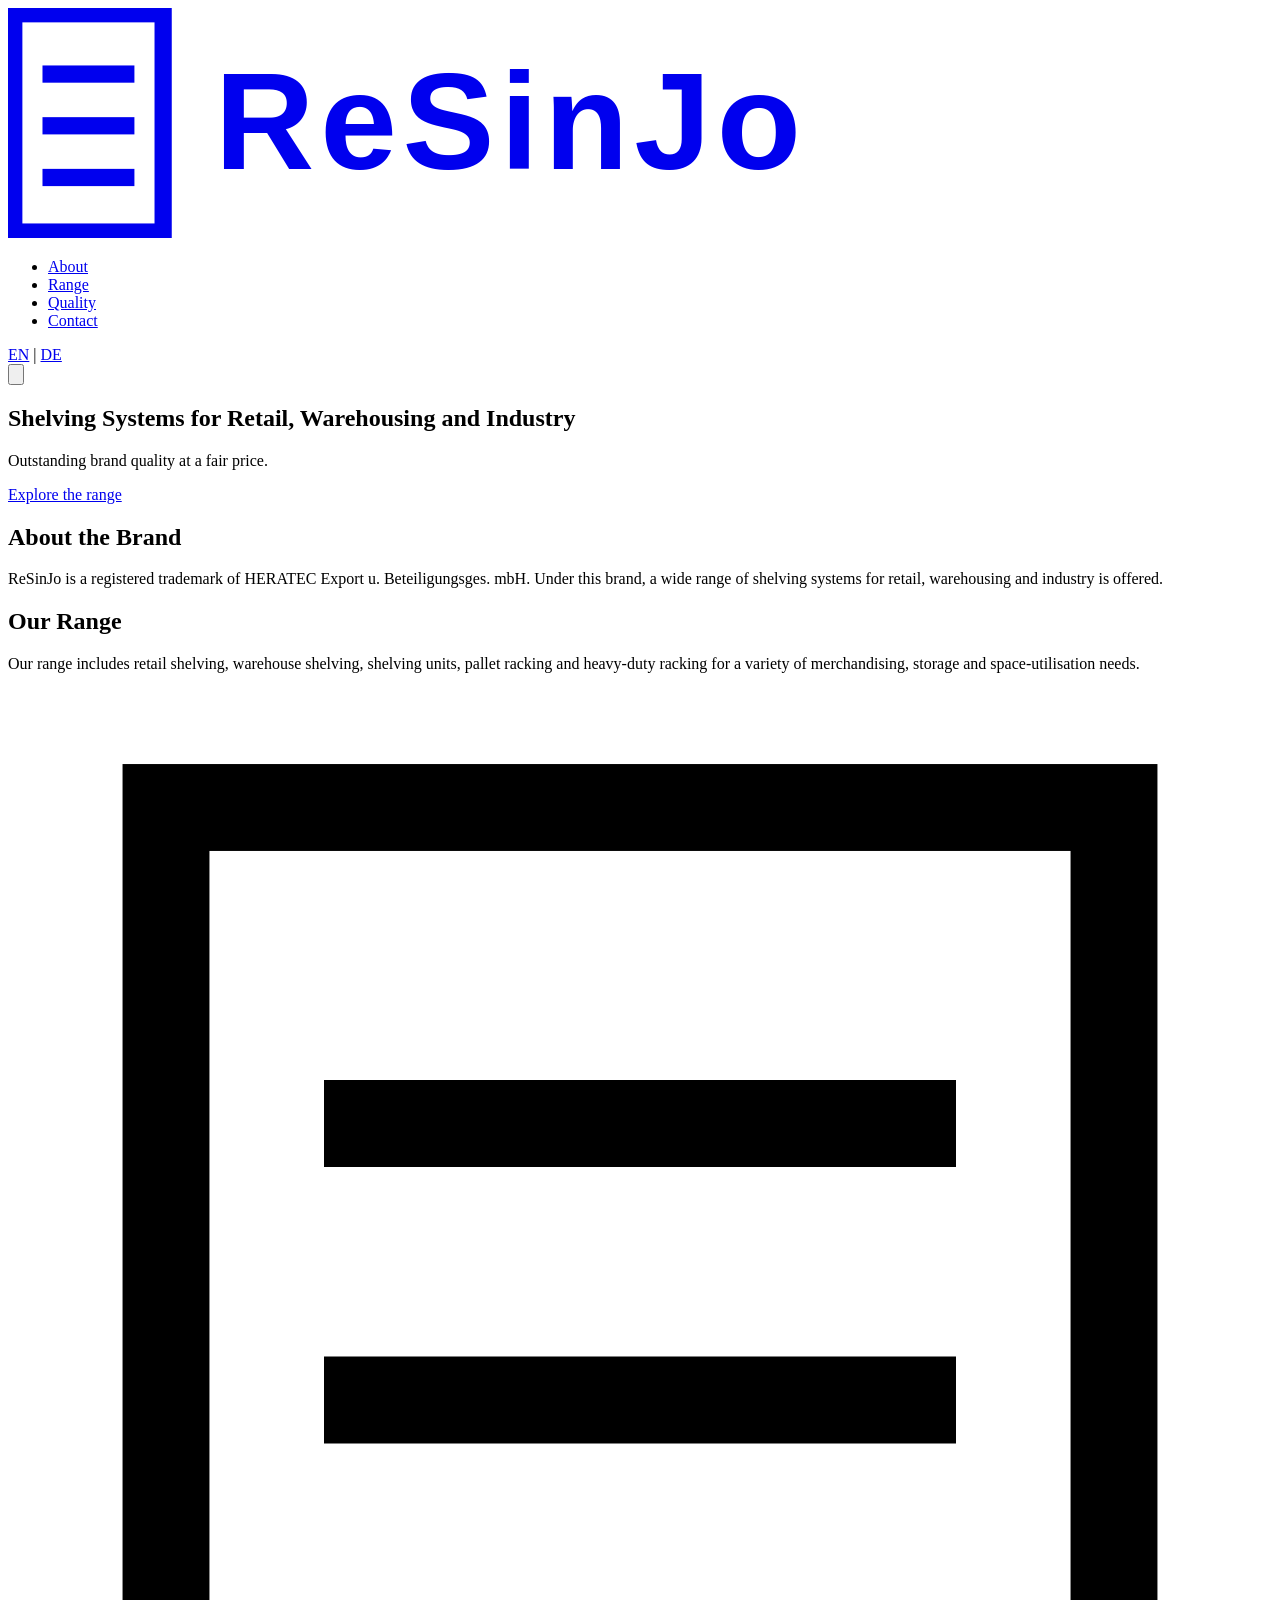
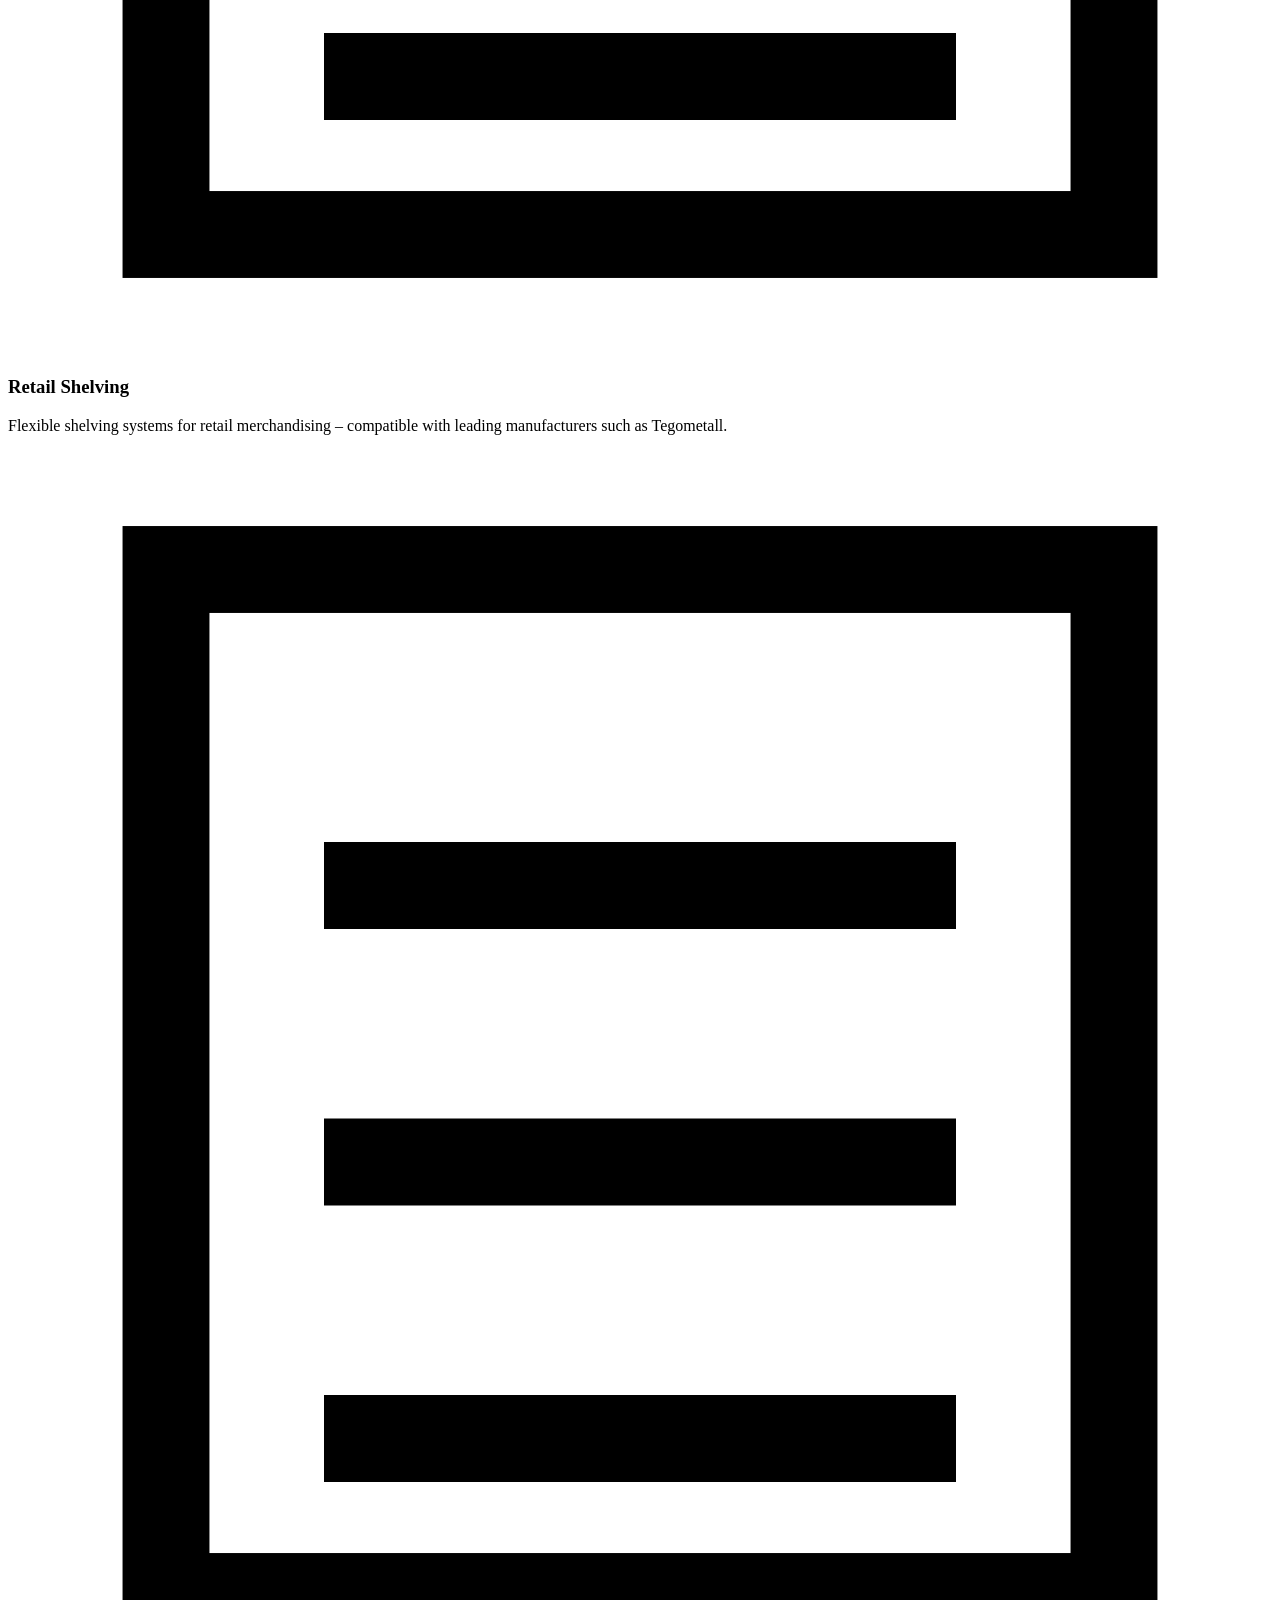
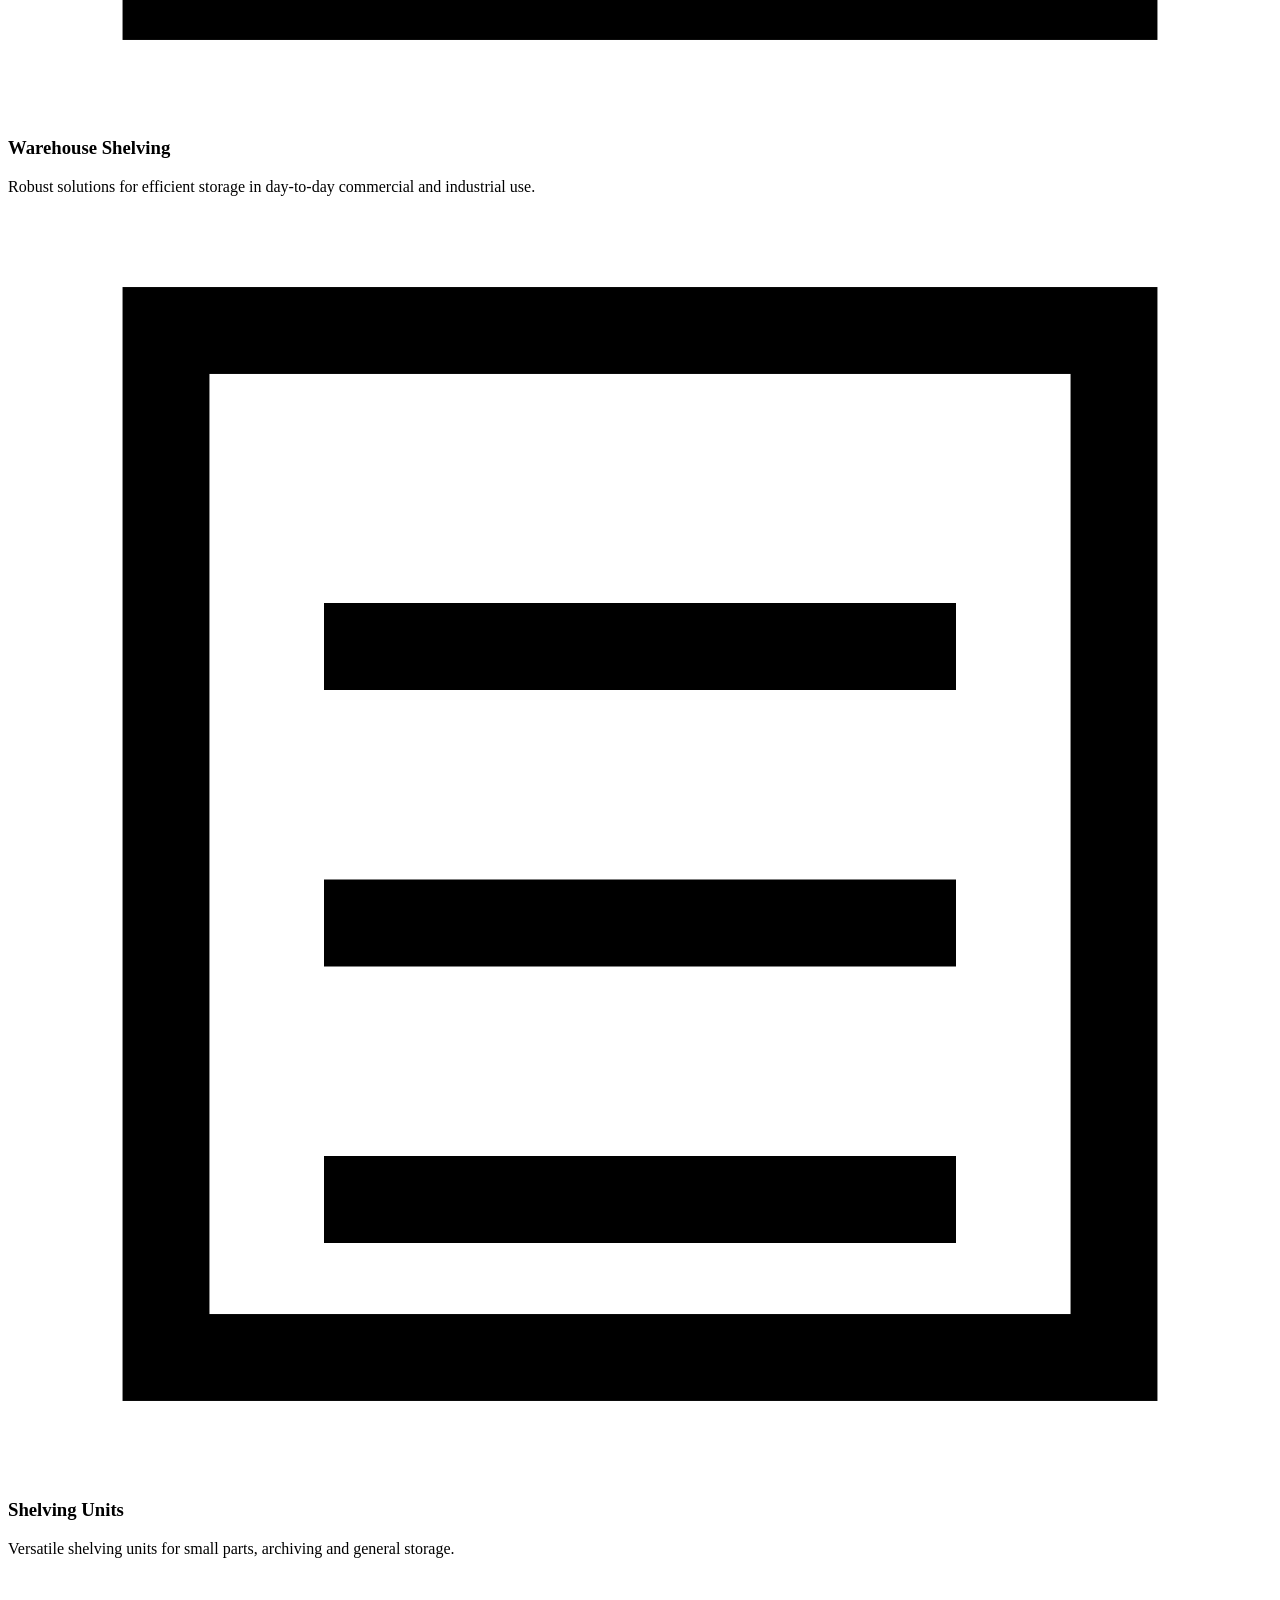
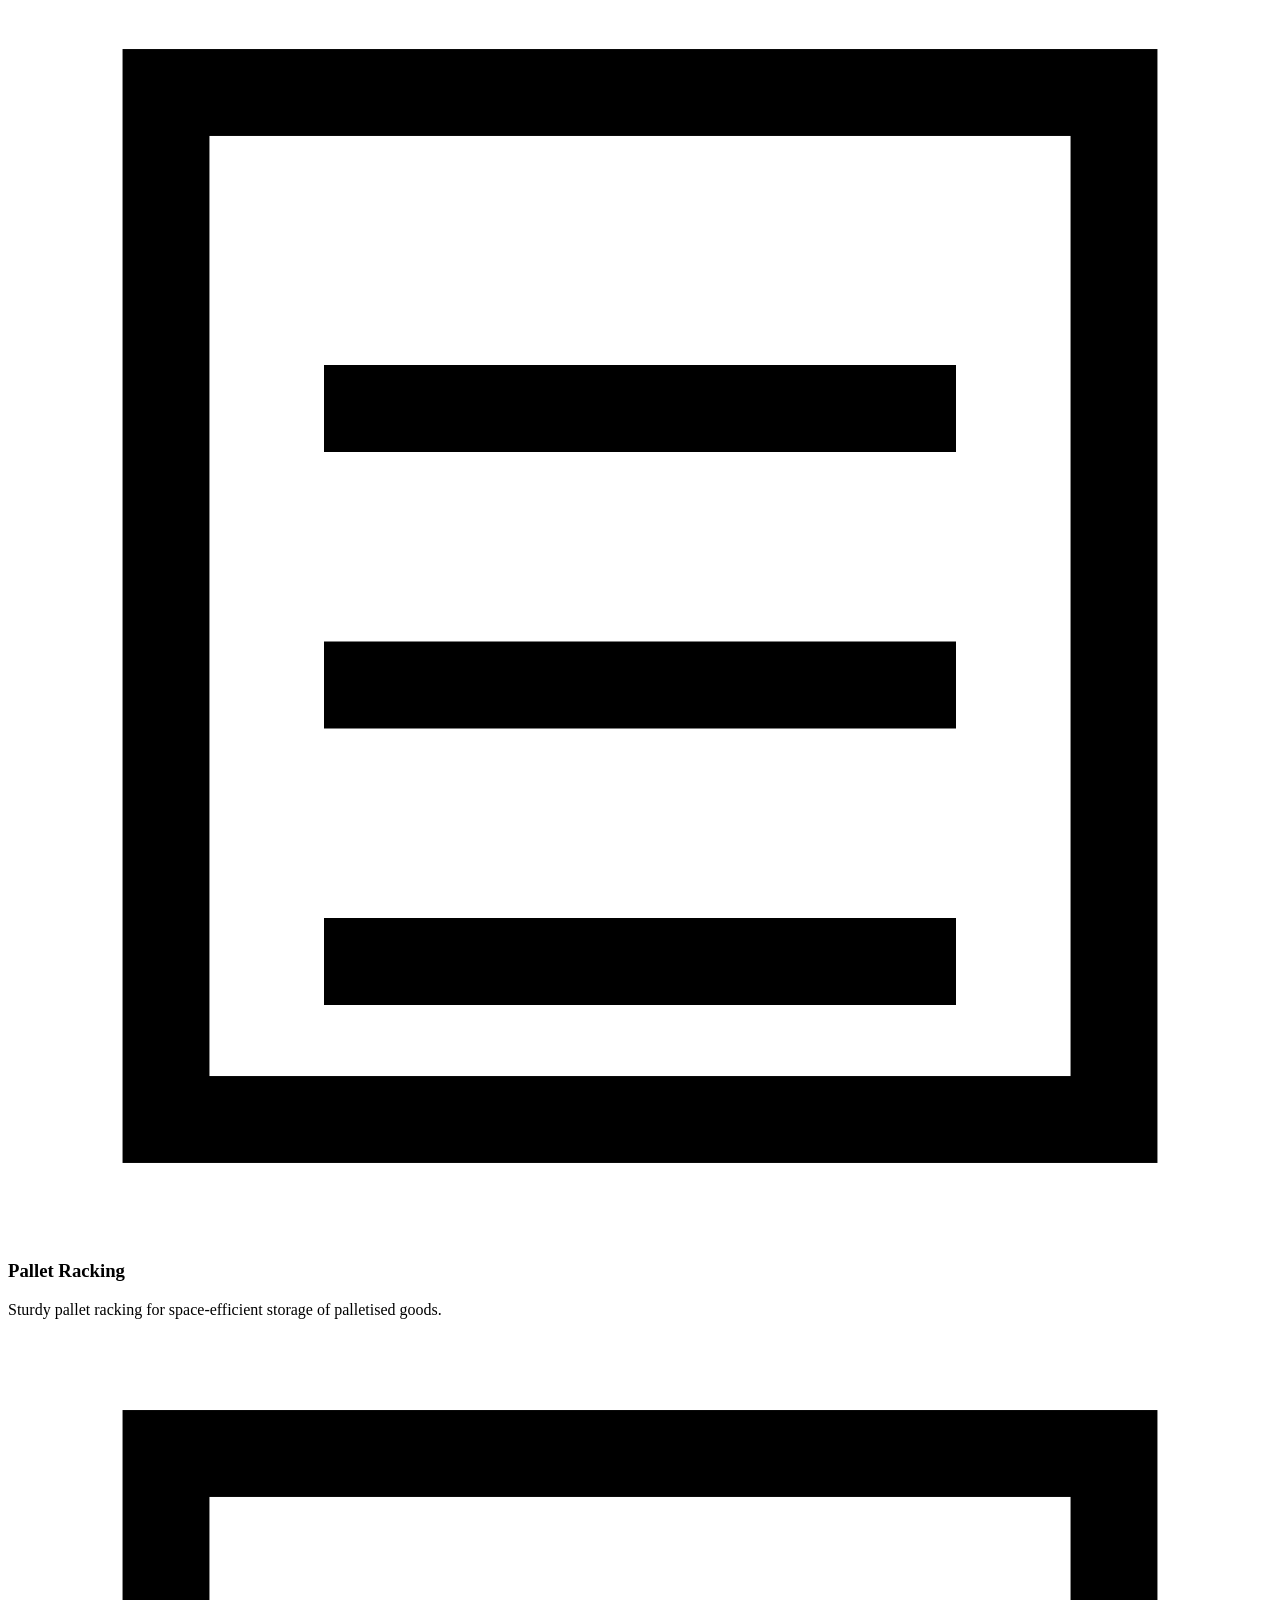
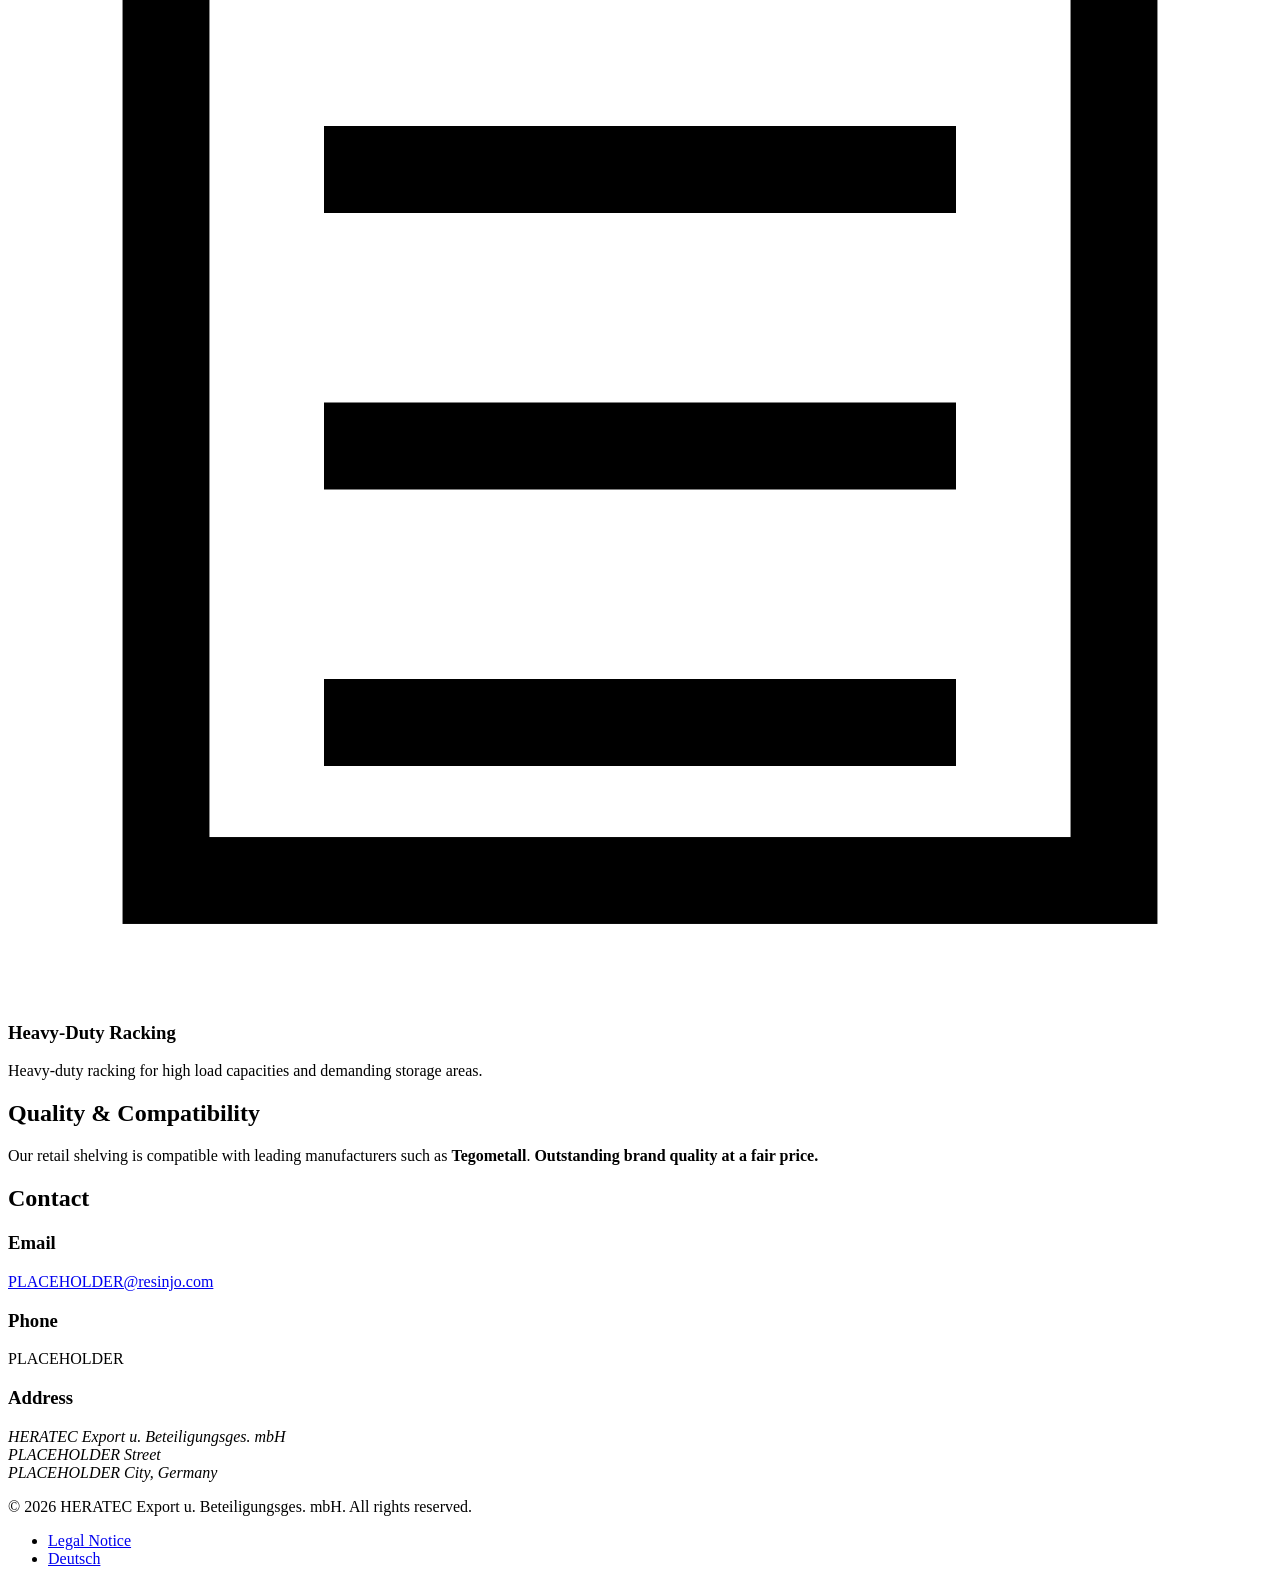
==== index.html @ 759cd7d0 "Add resinjo-com home page markup and SEO head" ====
<!doctype html>
<html lang="en">
<head>
<meta charset="UTF-8">
<meta name="viewport" content="width=device-width, initial-scale=1">
<title>ReSinJo – Shelving Systems for Retail, Warehousing &amp; Industry</title>
<meta name="description" content="ReSinJo shelving systems for retail, warehouse and industrial use: pallet racking, shelving units and heavy-duty racking, compatible with leading brands like Tegometall.">
<link rel="canonical" href="https://www.resinjo.com/">
<link rel="alternate" hreflang="en" href="https://www.resinjo.com/">
<link rel="alternate" hreflang="de" href="https://www.resinjo.de/">
<link rel="alternate" hreflang="x-default" href="https://www.resinjo.com/">
<meta property="og:type" content="website">
<meta property="og:site_name" content="ReSinJo">
<meta property="og:title" content="ReSinJo – Shelving Systems for Retail, Warehousing & Industry">
<meta property="og:description" content="Shelving systems for retail, warehouse and industrial use, compatible with leading brands like Tegometall.">
<meta property="og:url" content="https://www.resinjo.com/">
<meta property="og:locale" content="en_US">
<meta name="theme-color" content="#1f2933">
<link rel="icon" type="image/svg+xml" href="assets/favicon.svg">
<link rel="stylesheet" href="styles.css">
<script type="application/ld+json">
{
  "@context": "https://schema.org",
  "@type": "Organization",
  "name": "ReSinJo",
  "url": "https://www.resinjo.com/",
  "brand": "ReSinJo",
  "parentOrganization": {
    "@type": "Organization",
    "name": "HERATEC Export u. Beteiligungsges. mbH"
  }
}
</script>
</head>
<body>
<header class="site-header">
  <div class="container">
    <a class="logo" href="index.html" aria-label="ReSinJo home">
      <svg viewBox="0 0 220 40" role="img" aria-labelledby="logoTitle">
        <title id="logoTitle">ReSinJo</title>
        <rect x="1" y="1" width="26" height="38" fill="none" stroke="currentColor" stroke-width="3"/>
        <rect x="6" y="10" width="16" height="3" fill="currentColor"/>
        <rect x="6" y="19" width="16" height="3" fill="currentColor"/>
        <rect x="6" y="28" width="16" height="3" fill="currentColor"/>
        <text x="36" y="28" font-family="Arial, Helvetica, sans-serif" font-size="24" font-weight="700" letter-spacing="1" fill="currentColor">ReSinJo</text>
      </svg>
    </a>
    <div class="header-right">
      <nav id="main-nav" class="main-nav" aria-label="Main navigation">
        <ul>
          <li><a href="#about">About</a></li>
          <li><a href="#range">Range</a></li>
          <li><a href="#quality">Quality</a></li>
          <li><a href="#contact">Contact</a></li>
        </ul>
      </nav>
      <div class="lang-switch">
        <a href="index.html" aria-current="true">EN</a>
        <span aria-hidden="true">|</span>
        <a href="https://www.resinjo.de/">DE</a>
      </div>
      <button class="nav-toggle" type="button" aria-controls="main-nav" aria-expanded="false" aria-label="Toggle navigation">
        <svg viewBox="0 0 24 24" fill="none" stroke="currentColor" stroke-width="2" stroke-linecap="round" aria-hidden="true" focusable="false">
          <line x1="3" y1="6" x2="21" y2="6"/>
          <line x1="3" y1="12" x2="21" y2="12"/>
          <line x1="3" y1="18" x2="21" y2="18"/>
        </svg>
      </button>
    </div>
  </div>
</header>

<main>
  <section class="hero">
    <div class="container">
      <h1>Shelving Systems for Retail, Warehousing and Industry</h1>
      <p class="lead">Outstanding brand quality at a fair price.</p>
      <a class="button" href="#range">Explore the range</a>
    </div>
  </section>

  <section id="about" class="section">
    <div class="container">
      <h2 class="section-title">About the Brand</h2>
      <p class="section-lead">ReSinJo is a registered trademark of HERATEC Export u. Beteiligungsges. mbH. Under this brand, a wide range of shelving systems for retail, warehousing and industry is offered.</p>
    </div>
  </section>

  <section id="range" class="section section--alt">
    <div class="container">
      <h2 class="section-title">Our Range</h2>
      <p class="section-lead">Our range includes retail shelving, warehouse shelving, shelving units, pallet racking and heavy-duty racking for a variety of merchandising, storage and space-utilisation needs.</p>
      <div class="product-grid">
        <article class="product-card">
          <svg viewBox="0 0 32 32" fill="none" stroke="currentColor" stroke-width="2.2" aria-hidden="true" focusable="false"><rect x="4" y="3" width="24" height="26"/><line x1="8" y1="11" x2="24" y2="11"/><line x1="8" y1="18" x2="24" y2="18"/><line x1="8" y1="25" x2="24" y2="25"/></svg>
          <h3>Retail Shelving</h3>
          <p>Flexible shelving systems for retail merchandising – compatible with leading manufacturers such as Tegometall.</p>
        </article>
        <article class="product-card">
          <svg viewBox="0 0 32 32" fill="none" stroke="currentColor" stroke-width="2.2" aria-hidden="true" focusable="false"><rect x="4" y="3" width="24" height="26"/><line x1="8" y1="11" x2="24" y2="11"/><line x1="8" y1="18" x2="24" y2="18"/><line x1="8" y1="25" x2="24" y2="25"/></svg>
          <h3>Warehouse Shelving</h3>
          <p>Robust solutions for efficient storage in day-to-day commercial and industrial use.</p>
        </article>
        <article class="product-card">
          <svg viewBox="0 0 32 32" fill="none" stroke="currentColor" stroke-width="2.2" aria-hidden="true" focusable="false"><rect x="4" y="3" width="24" height="26"/><line x1="8" y1="11" x2="24" y2="11"/><line x1="8" y1="18" x2="24" y2="18"/><line x1="8" y1="25" x2="24" y2="25"/></svg>
          <h3>Shelving Units</h3>
          <p>Versatile shelving units for small parts, archiving and general storage.</p>
        </article>
        <article class="product-card">
          <svg viewBox="0 0 32 32" fill="none" stroke="currentColor" stroke-width="2.2" aria-hidden="true" focusable="false"><rect x="4" y="3" width="24" height="26"/><line x1="8" y1="11" x2="24" y2="11"/><line x1="8" y1="18" x2="24" y2="18"/><line x1="8" y1="25" x2="24" y2="25"/></svg>
          <h3>Pallet Racking</h3>
          <p>Sturdy pallet racking for space-efficient storage of palletised goods.</p>
        </article>
        <article class="product-card">
          <svg viewBox="0 0 32 32" fill="none" stroke="currentColor" stroke-width="2.2" aria-hidden="true" focusable="false"><rect x="4" y="3" width="24" height="26"/><line x1="8" y1="11" x2="24" y2="11"/><line x1="8" y1="18" x2="24" y2="18"/><line x1="8" y1="25" x2="24" y2="25"/></svg>
          <h3>Heavy-Duty Racking</h3>
          <p>Heavy-duty racking for high load capacities and demanding storage areas.</p>
        </article>
      </div>
    </div>
  </section>

  <section id="quality" class="section quality">
    <div class="container">
      <h2 class="section-title">Quality &amp; Compatibility</h2>
      <p>Our retail shelving is compatible with leading manufacturers such as <strong>Tegometall</strong>. <strong>Outstanding brand quality at a fair price.</strong></p>
    </div>
  </section>

  <section id="contact" class="section">
    <div class="container">
      <h2 class="section-title">Contact</h2>
      <div class="contact-grid">
        <div class="contact-item">
          <h3>Email</h3>
          <p><a class="placeholder" href="mailto:PLACEHOLDER@resinjo.com">PLACEHOLDER@resinjo.com</a></p>
        </div>
        <div class="contact-item">
          <h3>Phone</h3>
          <p class="placeholder">PLACEHOLDER</p>
        </div>
        <div class="contact-item">
          <h3>Address</h3>
          <address>HERATEC Export u. Beteiligungsges. mbH<br><span class="placeholder">PLACEHOLDER Street</span><br><span class="placeholder">PLACEHOLDER City, Germany</span></address>
        </div>
      </div>
    </div>
  </section>
</main>

<footer class="site-footer">
  <div class="container footer-inner">
    <p>&copy; <span id="year">2026</span> HERATEC Export u. Beteiligungsges. mbH. All rights reserved.</p>
    <ul class="footer-links">
      <li><a href="impressum.html">Legal Notice</a></li>
      <li><a href="https://www.resinjo.de/">Deutsch</a></li>
    </ul>
  </div>
</footer>

<script defer src="script.js"></script>
</body>
</html>
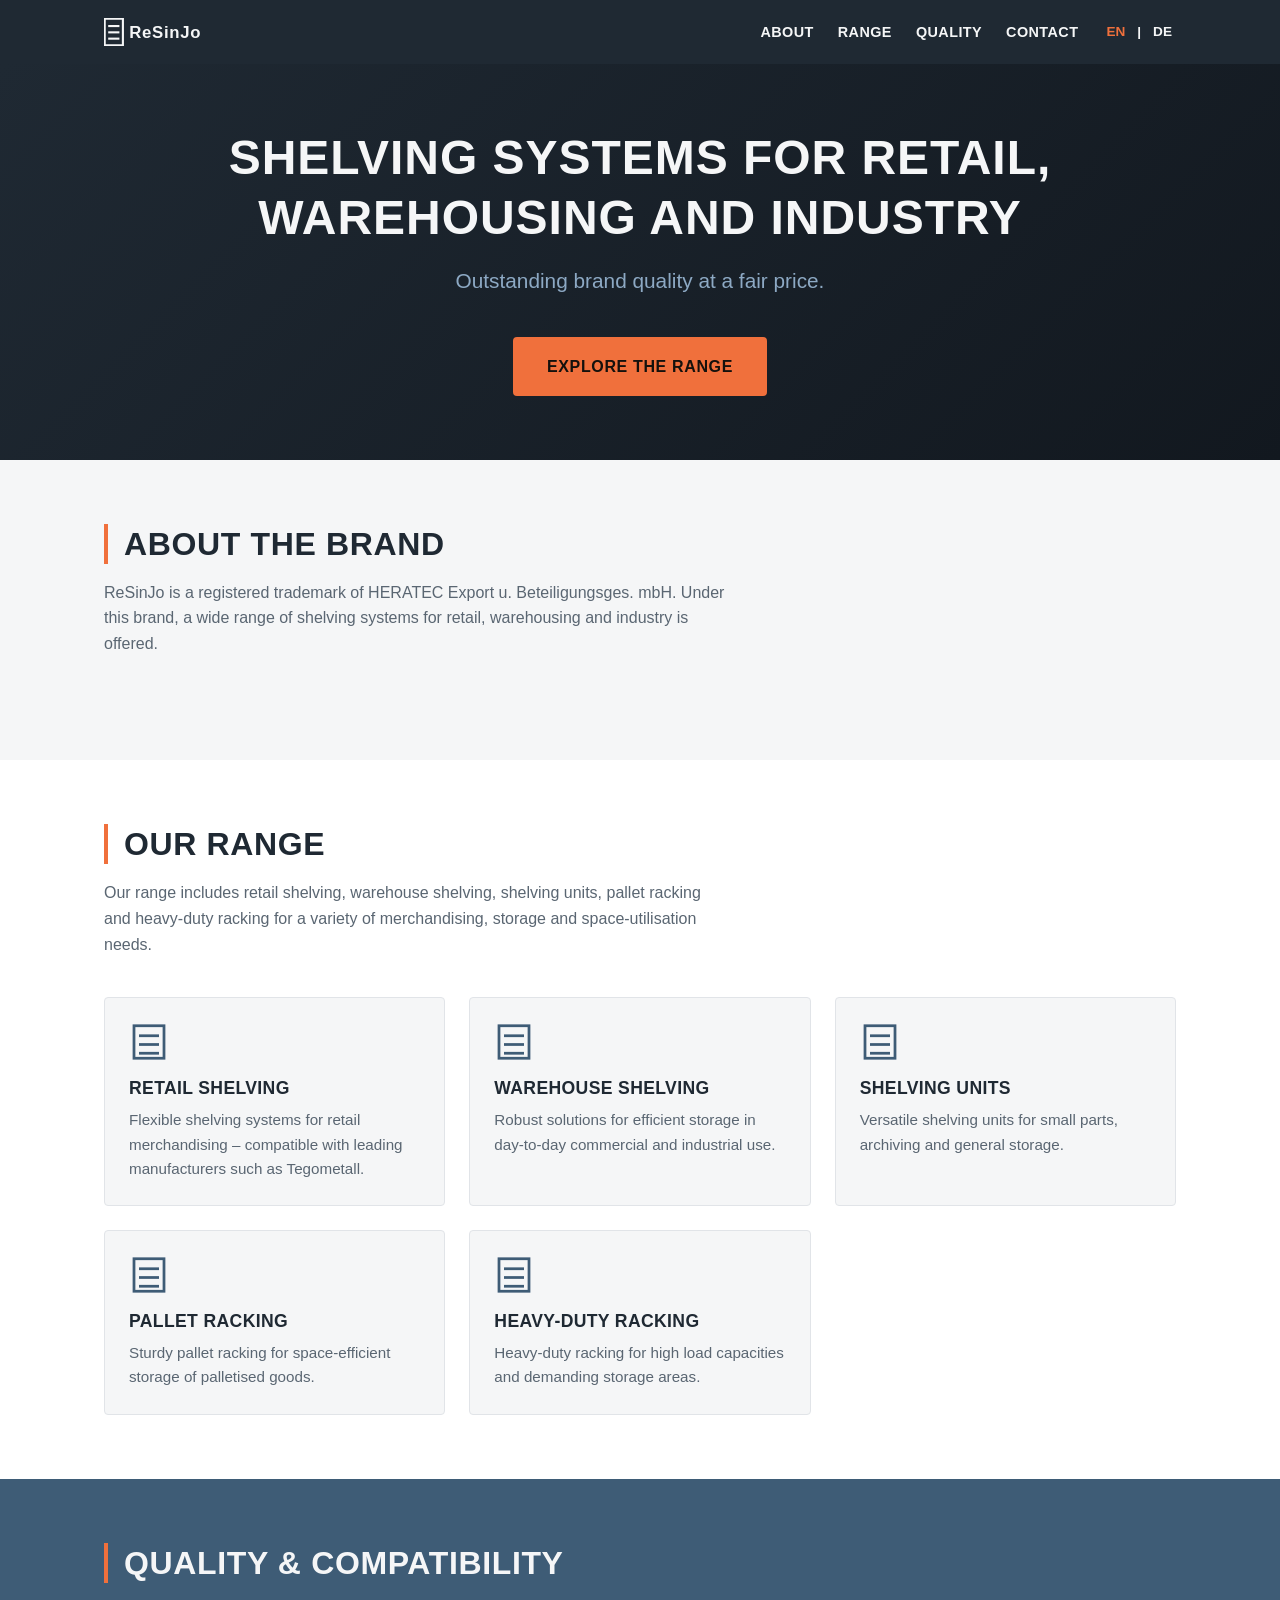
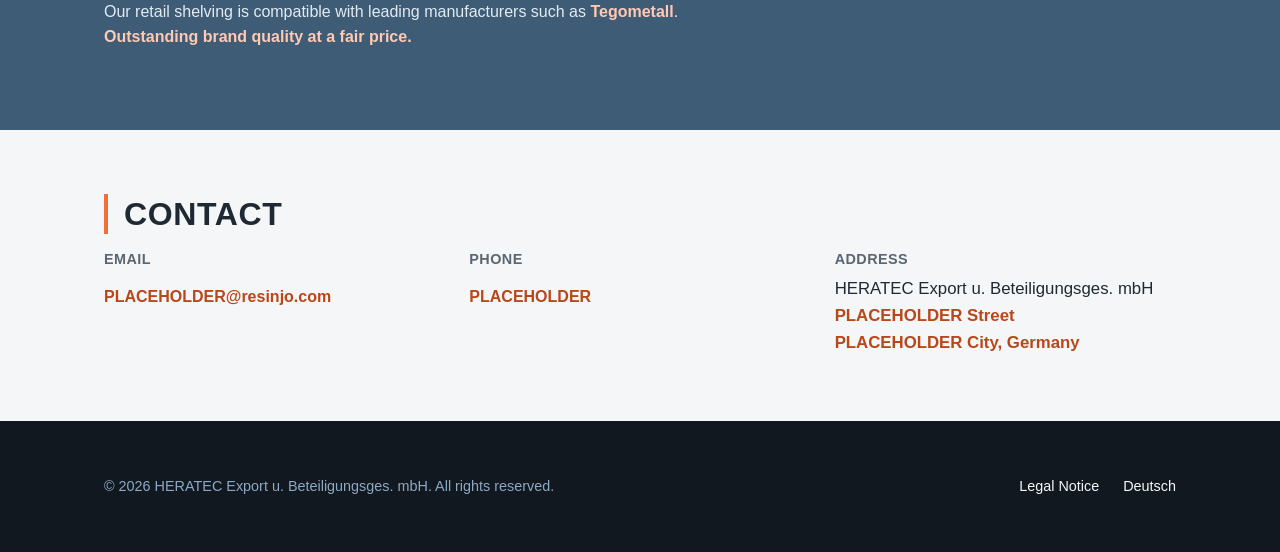
==== commit 9a8b7446: "Fix accessibility contrast, scroll offset, logo-swap docs, and SEO nits from final review Co-Authore" ====
--- a/index.html
+++ b/index.html
@@ -14,7 +14,7 @@
 <meta property="og:title" content="ReSinJo – Shelving Systems for Retail, Warehousing & Industry">
 <meta property="og:description" content="Shelving systems for retail, warehouse and industrial use, compatible with leading brands like Tegometall.">
 <meta property="og:url" content="https://www.resinjo.com/">
-<meta property="og:locale" content="en_US">
+<meta property="og:locale" content="en_GB">
 <meta name="theme-color" content="#1f2933">
 <link rel="icon" type="image/svg+xml" href="assets/favicon.svg">
 <link rel="stylesheet" href="styles.css">
@@ -35,6 +35,7 @@
 <body>
 <header class="site-header">
   <div class="container">
+    <!-- PLACEHOLDER: swap this inline wordmark for the final logo -->
     <a class="logo" href="index.html" aria-label="ReSinJo home">
       <svg viewBox="0 0 220 40" role="img" aria-labelledby="logoTitle">
         <title id="logoTitle">ReSinJo</title>
--- a/styles.css
+++ b/styles.css
@@ -0,0 +1,190 @@
+:root {
+  --color-bg: #f5f6f7;
+  --color-surface: #ffffff;
+  --color-graphite: #1f2933;
+  --color-graphite-dark: #12181f;
+  --color-steel: #3e5c76;
+  --color-steel-light: #8da9c4;
+  --color-accent: #f0703c;
+  --color-accent-ink: #b8471a;
+  --color-accent-tint: #ffc9b3;
+  --color-text: #1f2933;
+  --color-text-muted: #5a6672;
+  --color-text-on-dark: #f5f6f7;
+  --color-border: #e1e4e8;
+  --font-sans: -apple-system, BlinkMacSystemFont, "Segoe UI", Roboto, "Helvetica Neue", Arial, sans-serif;
+  --max-width: 1120px;
+  --space-1: 0.5rem;
+  --space-2: 1rem;
+  --space-3: 1.5rem;
+  --space-4: 2.5rem;
+  --space-5: 4rem;
+  --radius: 4px;
+}
+
+*, *::before, *::after { box-sizing: border-box; }
+html { scroll-behavior: smooth; scroll-padding-top: 5rem; }
+
+@media (prefers-reduced-motion: reduce) {
+  html { scroll-behavior: auto; }
+}
+body {
+  margin: 0;
+  font-family: var(--font-sans);
+  color: var(--color-text);
+  background: var(--color-bg);
+  line-height: 1.6;
+  -webkit-font-smoothing: antialiased;
+}
+svg { max-width: 100%; display: block; }
+a { color: var(--color-steel); text-decoration: none; }
+a:hover { color: var(--color-accent); }
+a:focus-visible, button:focus-visible {
+  outline: 3px solid var(--color-accent);
+  outline-offset: 2px;
+}
+h1, h2, h3 { line-height: 1.25; }
+.placeholder { color: var(--color-accent-ink); font-weight: 700; }
+
+.container {
+  max-width: var(--max-width);
+  margin-inline: auto;
+  padding-inline: var(--space-3);
+}
+
+/* Header */
+.site-header {
+  position: sticky;
+  top: 0;
+  z-index: 50;
+  background: var(--color-graphite);
+  color: var(--color-text-on-dark);
+}
+.site-header .container {
+  position: relative;
+  display: flex;
+  align-items: center;
+  justify-content: space-between;
+  min-height: 64px;
+}
+.logo { display: flex; align-items: center; gap: var(--space-1); color: var(--color-text-on-dark); font-weight: 700; }
+.logo:hover, .logo:focus-visible { color: var(--color-accent); }
+.logo svg { height: 28px; width: auto; }
+
+.header-right { display: flex; align-items: center; gap: var(--space-3); }
+
+.main-nav {
+  display: none;
+  position: absolute;
+  inset-inline: 0;
+  top: 100%;
+  background: var(--color-graphite);
+  padding: var(--space-2) var(--space-3) var(--space-3);
+}
+.main-nav.is-open { display: block; }
+.main-nav ul { list-style: none; margin: 0; padding: 0; display: flex; flex-direction: column; gap: var(--space-2); }
+.main-nav a { color: var(--color-text-on-dark); font-weight: 600; font-size: 0.9rem; letter-spacing: 0.03em; text-transform: uppercase; }
+
+.lang-switch { display: flex; gap: var(--space-1); align-items: center; font-size: 0.85rem; font-weight: 700; }
+.lang-switch a { color: var(--color-text-on-dark); padding: 0.25rem; }
+.lang-switch a[aria-current="true"] { color: var(--color-accent); }
+
+.nav-toggle {
+  display: inline-flex;
+  background: none;
+  border: 2px solid currentColor;
+  color: var(--color-text-on-dark);
+  border-radius: var(--radius);
+  padding: 0.4rem 0.6rem;
+  cursor: pointer;
+}
+.nav-toggle svg { width: 20px; height: 20px; }
+
+@media (min-width: 800px) {
+  .main-nav { display: block; position: static; background: none; padding: 0; }
+  .main-nav ul { flex-direction: row; gap: var(--space-3); }
+  .nav-toggle { display: none; }
+}
+
+/* Hero */
+.hero {
+  background: linear-gradient(135deg, var(--color-graphite) 0%, var(--color-graphite-dark) 100%);
+  color: var(--color-text-on-dark);
+  padding: var(--space-5) 0;
+  text-align: center;
+}
+.hero h1 {
+  font-size: clamp(1.9rem, 5vw, 3rem);
+  margin: 0 0 var(--space-2);
+  text-transform: uppercase;
+  letter-spacing: 0.02em;
+}
+.hero .lead {
+  font-size: clamp(1.05rem, 2.4vw, 1.3rem);
+  color: var(--color-steel-light);
+  max-width: 40ch;
+  margin: 0 auto var(--space-4);
+}
+.button {
+  display: inline-block;
+  background: var(--color-accent);
+  color: #14110d;
+  font-weight: 700;
+  text-transform: uppercase;
+  letter-spacing: 0.04em;
+  padding: 0.9rem 2rem;
+  border-radius: var(--radius);
+  border: 2px solid var(--color-accent);
+}
+.button:hover, .button:focus-visible { background: transparent; color: var(--color-accent); }
+
+/* Sections */
+.section { padding: var(--space-5) 0; }
+.section--alt { background: var(--color-surface); }
+.section-title {
+  font-size: clamp(1.5rem, 3.5vw, 2rem);
+  text-transform: uppercase;
+  letter-spacing: 0.02em;
+  margin: 0 0 var(--space-2);
+  border-left: 4px solid var(--color-accent);
+  padding-left: var(--space-2);
+}
+.section-lead { color: var(--color-text-muted); max-width: 70ch; margin: 0 0 var(--space-4); }
+
+/* Product grid */
+.product-grid { display: grid; grid-template-columns: 1fr; gap: var(--space-3); }
+@media (min-width: 640px) { .product-grid { grid-template-columns: repeat(2, 1fr); } }
+@media (min-width: 960px) { .product-grid { grid-template-columns: repeat(3, 1fr); } }
+.product-card {
+  background: var(--color-bg);
+  border: 1px solid var(--color-border);
+  border-radius: var(--radius);
+  padding: var(--space-3);
+}
+.product-card svg { width: 40px; height: 40px; color: var(--color-steel); margin-bottom: var(--space-2); }
+.product-card h3 { margin: 0 0 var(--space-1); font-size: 1.1rem; text-transform: uppercase; letter-spacing: 0.02em; }
+.product-card p { margin: 0; color: var(--color-text-muted); font-size: 0.95rem; }
+
+/* Quality band */
+.quality { background: var(--color-steel); color: var(--color-text-on-dark); }
+.quality .section-title { border-left-color: var(--color-accent); color: var(--color-text-on-dark); }
+.quality p { color: #e3ebf1; max-width: 70ch; }
+.quality strong { color: var(--color-accent-tint); }
+
+/* Contact */
+.contact-grid { display: grid; gap: var(--space-3); }
+@media (min-width: 640px) { .contact-grid { grid-template-columns: repeat(3, 1fr); } }
+.contact-item h3 { margin: 0 0 var(--space-1); font-size: 0.9rem; text-transform: uppercase; letter-spacing: 0.03em; color: var(--color-text-muted); }
+.contact-item address { font-style: normal; font-size: 1.05rem; }
+
+/* Footer */
+.site-footer { background: var(--color-graphite-dark); color: var(--color-steel-light); padding: var(--space-4) 0; font-size: 0.9rem; }
+.footer-inner { display: flex; flex-wrap: wrap; gap: var(--space-2); justify-content: space-between; align-items: center; }
+.site-footer a { color: var(--color-text-on-dark); }
+.footer-links { list-style: none; display: flex; gap: var(--space-3); margin: 0; padding: 0; }
+
+/* Legal / Impressum page */
+.legal { padding: var(--space-5) 0; max-width: 70ch; margin-inline: auto; }
+.legal h1 { text-transform: uppercase; border-left: 4px solid var(--color-accent); padding-left: var(--space-2); }
+.legal h2 { margin-top: var(--space-4); font-size: 1.1rem; text-transform: uppercase; letter-spacing: 0.02em; }
+.legal a:hover { color: var(--color-accent-ink); }
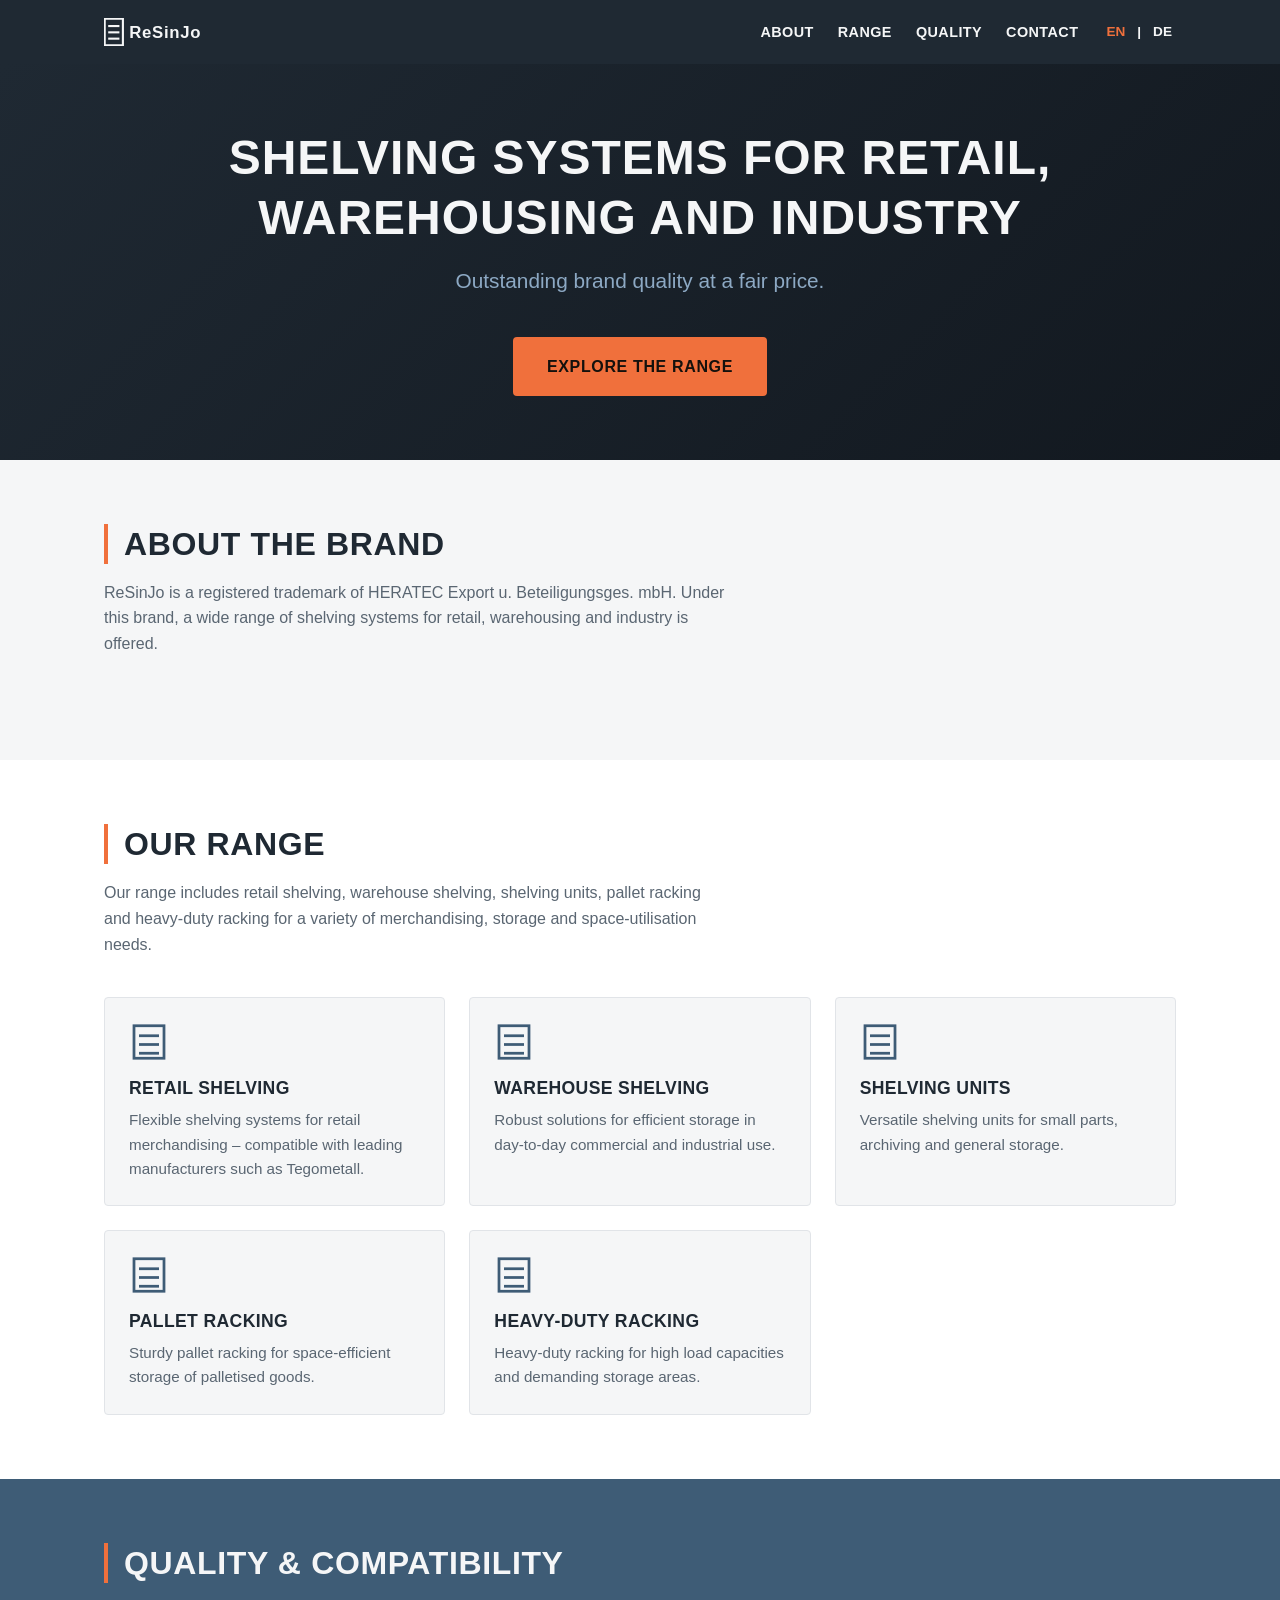
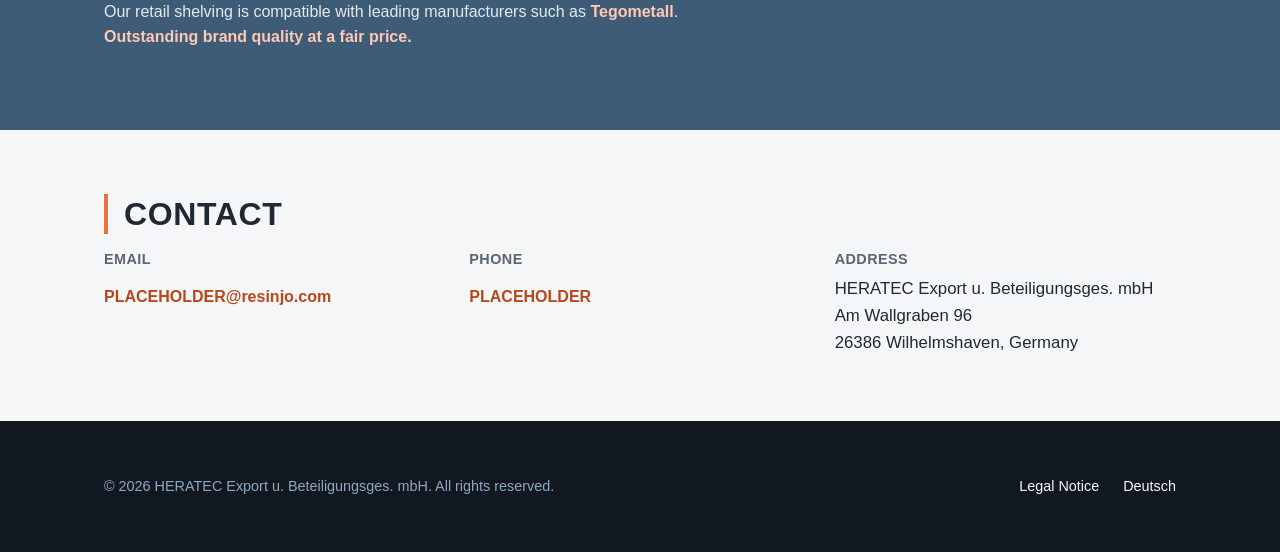
==== commit 2aa8515d: "Fill in confirmed company address and register entry Am Wallgraben 96, 26386 Wilhelmshaven; Amtsgeri" ====
--- a/index.html
+++ b/index.html
@@ -142,7 +142,7 @@
         </div>
         <div class="contact-item">
           <h3>Address</h3>
-          <address>HERATEC Export u. Beteiligungsges. mbH<br><span class="placeholder">PLACEHOLDER Street</span><br><span class="placeholder">PLACEHOLDER City, Germany</span></address>
+          <address>HERATEC Export u. Beteiligungsges. mbH<br>Am Wallgraben 96<br>26386 Wilhelmshaven, Germany</address>
         </div>
       </div>
     </div>
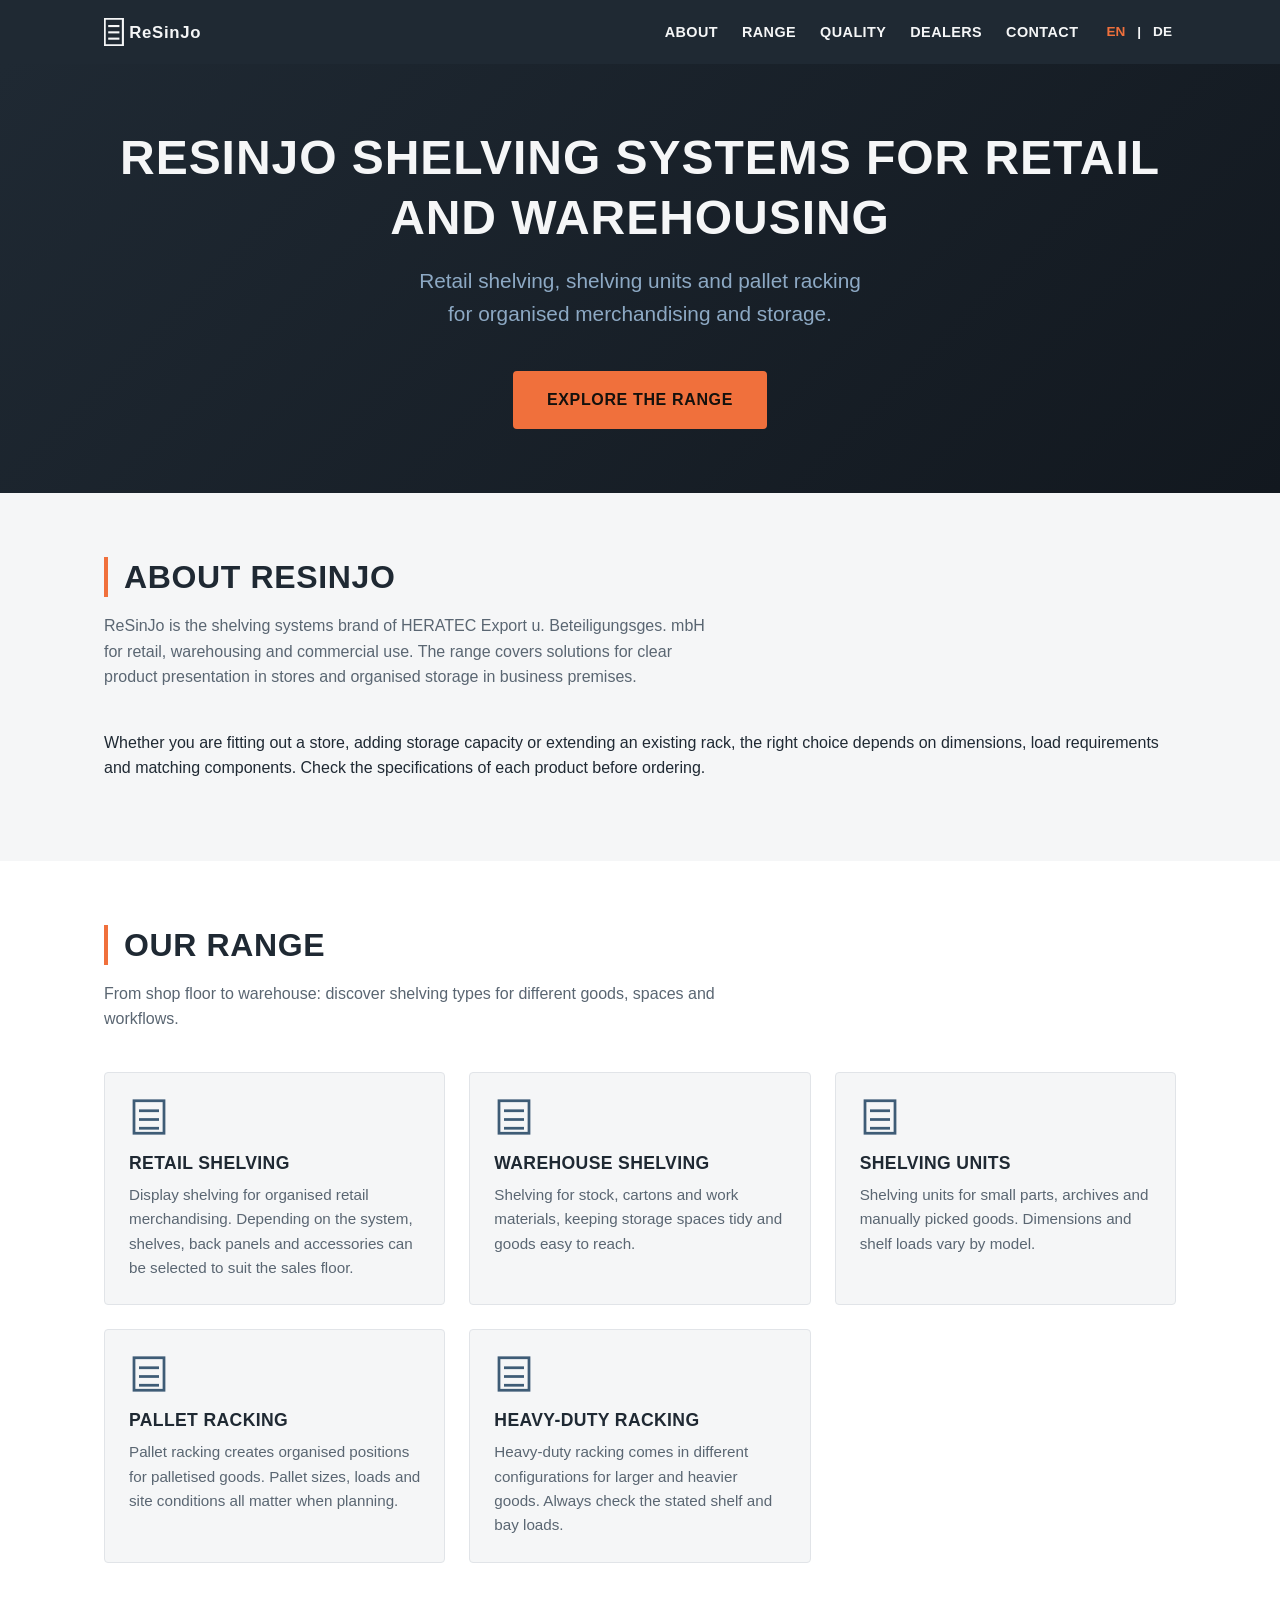
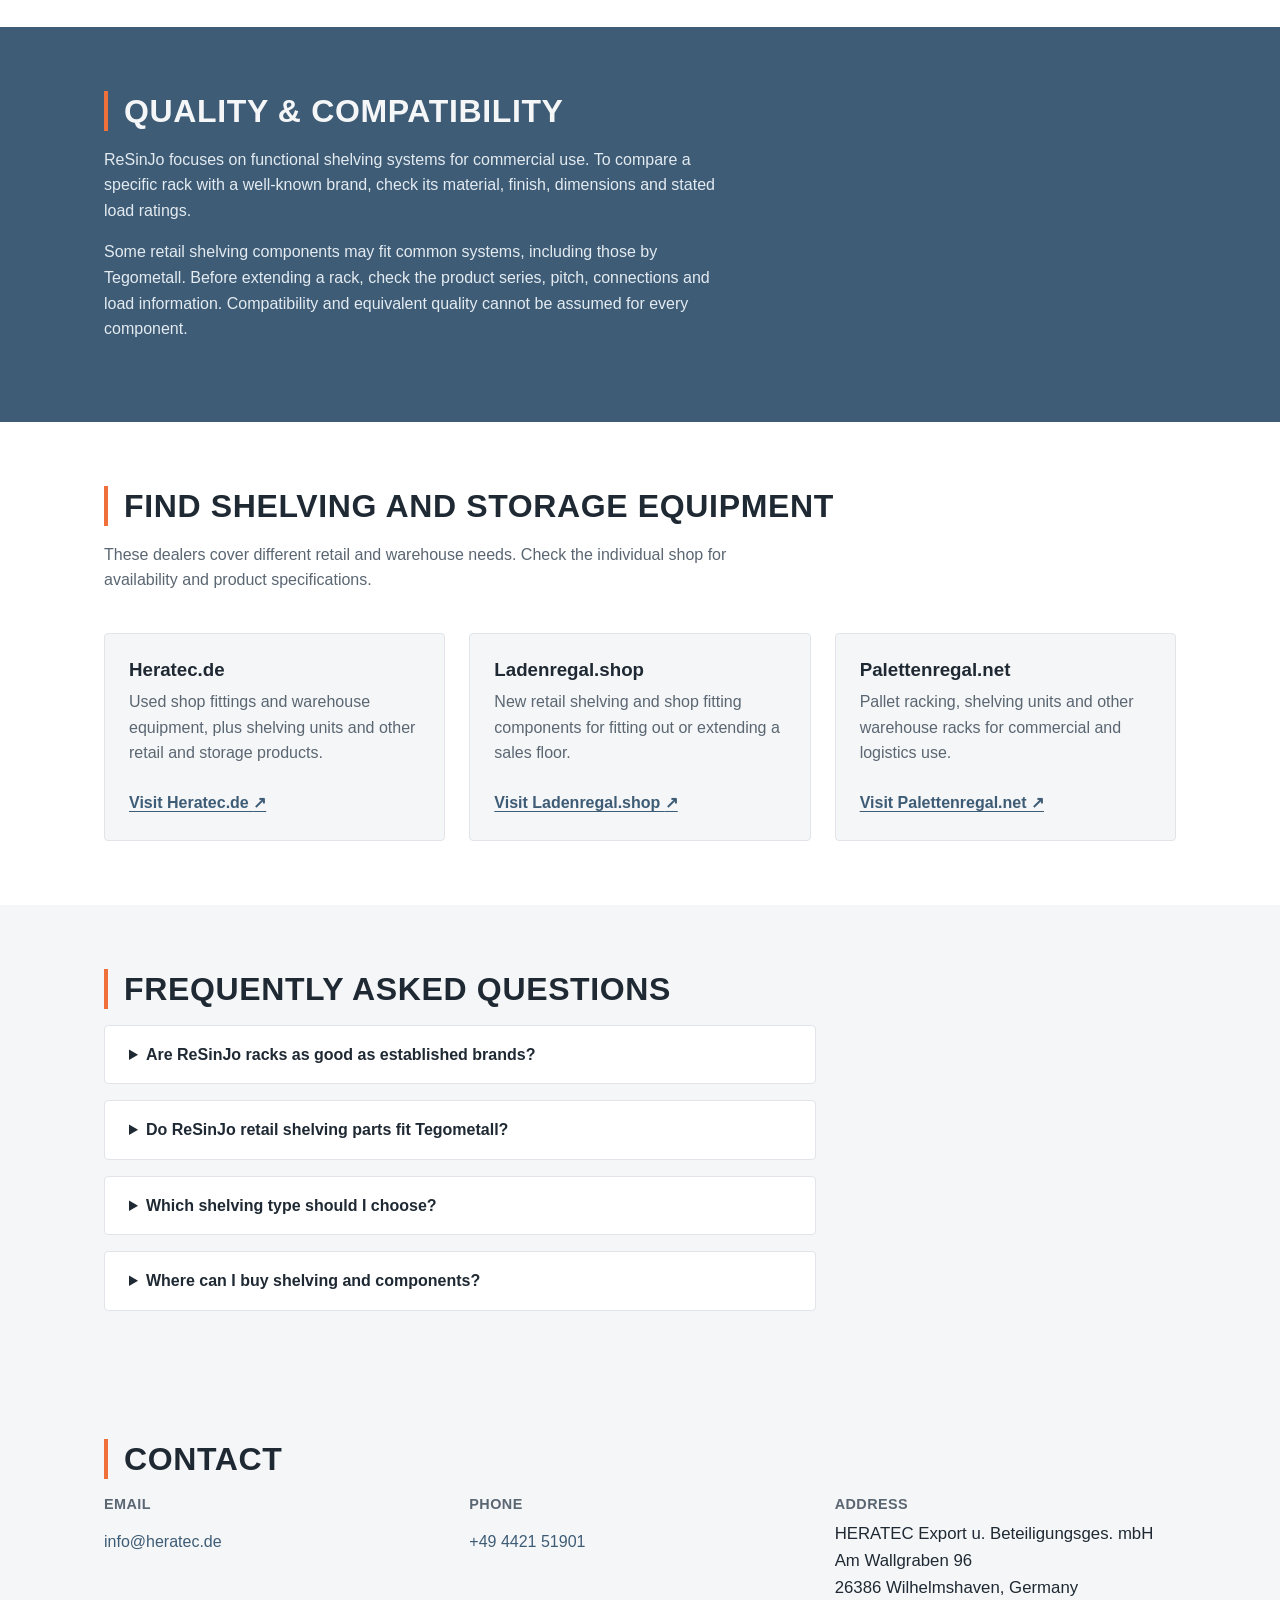
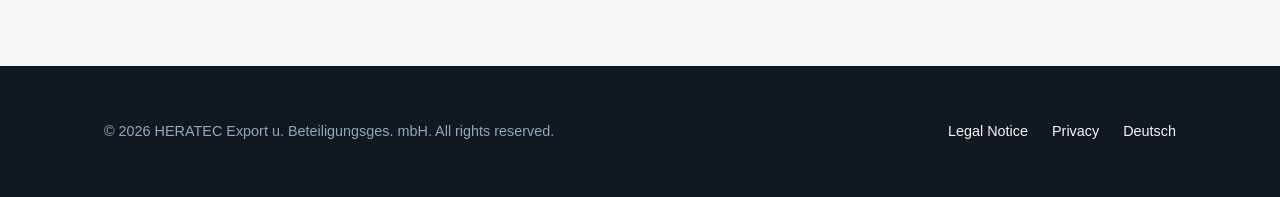
==== commit 77fd26c7: "Expand onepager content and update legal pages" ====
--- a/index.html
+++ b/index.html
@@ -3,16 +3,16 @@
 <head>
 <meta charset="UTF-8">
 <meta name="viewport" content="width=device-width, initial-scale=1">
-<title>ReSinJo – Shelving Systems for Retail, Warehousing &amp; Industry</title>
-<meta name="description" content="ReSinJo shelving systems for retail, warehouse and industrial use: pallet racking, shelving units and heavy-duty racking, compatible with leading brands like Tegometall.">
+<title>ReSinJo Shelving Systems | Retail &amp; Warehouse Racking</title>
+<meta name="description" content="Explore ReSinJo retail shelving, shelving units, pallet racking and heavy-duty racking for shops and warehouses. Compare products and find specialist dealers.">
 <link rel="canonical" href="https://www.resinjo.com/">
 <link rel="alternate" hreflang="en" href="https://www.resinjo.com/">
 <link rel="alternate" hreflang="de" href="https://www.resinjo.de/">
 <link rel="alternate" hreflang="x-default" href="https://www.resinjo.com/">
 <meta property="og:type" content="website">
 <meta property="og:site_name" content="ReSinJo">
-<meta property="og:title" content="ReSinJo – Shelving Systems for Retail, Warehousing & Industry">
-<meta property="og:description" content="Shelving systems for retail, warehouse and industrial use, compatible with leading brands like Tegometall.">
+<meta property="og:title" content="ReSinJo Shelving Systems | Retail &amp; Warehouse Racking">
+<meta property="og:description" content="Retail shelving, shelving units, pallet racking and heavy-duty racking for shops and warehouses.">
 <meta property="og:url" content="https://www.resinjo.com/">
 <meta property="og:locale" content="en_GB">
 <meta name="theme-color" content="#1f2933">
@@ -25,6 +25,8 @@
   "name": "ReSinJo",
   "url": "https://www.resinjo.com/",
   "brand": "ReSinJo",
+  "email": "info@heratec.de",
+  "telephone": "+49442151901",
   "parentOrganization": {
     "@type": "Organization",
     "name": "HERATEC Export u. Beteiligungsges. mbH"
@@ -52,6 +54,7 @@
           <li><a href="#about">About</a></li>
           <li><a href="#range">Range</a></li>
           <li><a href="#quality">Quality</a></li>
+          <li><a href="#dealers">Dealers</a></li>
           <li><a href="#contact">Contact</a></li>
         </ul>
       </nav>
@@ -74,48 +77,49 @@
 <main>
   <section class="hero">
     <div class="container">
-      <h1>Shelving Systems for Retail, Warehousing and Industry</h1>
-      <p class="lead">Outstanding brand quality at a fair price.</p>
+      <h1>ReSinJo Shelving Systems for Retail and Warehousing</h1>
+      <p class="lead">Retail shelving, shelving units and pallet racking for organised merchandising and storage.</p>
       <a class="button" href="#range">Explore the range</a>
     </div>
   </section>
 
   <section id="about" class="section">
     <div class="container">
-      <h2 class="section-title">About the Brand</h2>
-      <p class="section-lead">ReSinJo is a registered trademark of HERATEC Export u. Beteiligungsges. mbH. Under this brand, a wide range of shelving systems for retail, warehousing and industry is offered.</p>
+      <h2 class="section-title">About ReSinJo</h2>
+      <p class="section-lead">ReSinJo is the shelving systems brand of HERATEC Export u. Beteiligungsges. mbH for retail, warehousing and commercial use. The range covers solutions for clear product presentation in stores and organised storage in business premises.</p>
+      <p>Whether you are fitting out a store, adding storage capacity or extending an existing rack, the right choice depends on dimensions, load requirements and matching components. Check the specifications of each product before ordering.</p>
     </div>
   </section>
 
   <section id="range" class="section section--alt">
     <div class="container">
       <h2 class="section-title">Our Range</h2>
-      <p class="section-lead">Our range includes retail shelving, warehouse shelving, shelving units, pallet racking and heavy-duty racking for a variety of merchandising, storage and space-utilisation needs.</p>
+      <p class="section-lead">From shop floor to warehouse: discover shelving types for different goods, spaces and workflows.</p>
       <div class="product-grid">
         <article class="product-card">
           <svg viewBox="0 0 32 32" fill="none" stroke="currentColor" stroke-width="2.2" aria-hidden="true" focusable="false"><rect x="4" y="3" width="24" height="26"/><line x1="8" y1="11" x2="24" y2="11"/><line x1="8" y1="18" x2="24" y2="18"/><line x1="8" y1="25" x2="24" y2="25"/></svg>
           <h3>Retail Shelving</h3>
-          <p>Flexible shelving systems for retail merchandising – compatible with leading manufacturers such as Tegometall.</p>
+          <p>Display shelving for organised retail merchandising. Depending on the system, shelves, back panels and accessories can be selected to suit the sales floor.</p>
         </article>
         <article class="product-card">
           <svg viewBox="0 0 32 32" fill="none" stroke="currentColor" stroke-width="2.2" aria-hidden="true" focusable="false"><rect x="4" y="3" width="24" height="26"/><line x1="8" y1="11" x2="24" y2="11"/><line x1="8" y1="18" x2="24" y2="18"/><line x1="8" y1="25" x2="24" y2="25"/></svg>
           <h3>Warehouse Shelving</h3>
-          <p>Robust solutions for efficient storage in day-to-day commercial and industrial use.</p>
+          <p>Shelving for stock, cartons and work materials, keeping storage spaces tidy and goods easy to reach.</p>
         </article>
         <article class="product-card">
           <svg viewBox="0 0 32 32" fill="none" stroke="currentColor" stroke-width="2.2" aria-hidden="true" focusable="false"><rect x="4" y="3" width="24" height="26"/><line x1="8" y1="11" x2="24" y2="11"/><line x1="8" y1="18" x2="24" y2="18"/><line x1="8" y1="25" x2="24" y2="25"/></svg>
           <h3>Shelving Units</h3>
-          <p>Versatile shelving units for small parts, archiving and general storage.</p>
+          <p>Shelving units for small parts, archives and manually picked goods. Dimensions and shelf loads vary by model.</p>
         </article>
         <article class="product-card">
           <svg viewBox="0 0 32 32" fill="none" stroke="currentColor" stroke-width="2.2" aria-hidden="true" focusable="false"><rect x="4" y="3" width="24" height="26"/><line x1="8" y1="11" x2="24" y2="11"/><line x1="8" y1="18" x2="24" y2="18"/><line x1="8" y1="25" x2="24" y2="25"/></svg>
           <h3>Pallet Racking</h3>
-          <p>Sturdy pallet racking for space-efficient storage of palletised goods.</p>
+          <p>Pallet racking creates organised positions for palletised goods. Pallet sizes, loads and site conditions all matter when planning.</p>
         </article>
         <article class="product-card">
           <svg viewBox="0 0 32 32" fill="none" stroke="currentColor" stroke-width="2.2" aria-hidden="true" focusable="false"><rect x="4" y="3" width="24" height="26"/><line x1="8" y1="11" x2="24" y2="11"/><line x1="8" y1="18" x2="24" y2="18"/><line x1="8" y1="25" x2="24" y2="25"/></svg>
           <h3>Heavy-Duty Racking</h3>
-          <p>Heavy-duty racking for high load capacities and demanding storage areas.</p>
+          <p>Heavy-duty racking comes in different configurations for larger and heavier goods. Always check the stated shelf and bay loads.</p>
         </article>
       </div>
     </div>
@@ -124,7 +128,32 @@
   <section id="quality" class="section quality">
     <div class="container">
       <h2 class="section-title">Quality &amp; Compatibility</h2>
-      <p>Our retail shelving is compatible with leading manufacturers such as <strong>Tegometall</strong>. <strong>Outstanding brand quality at a fair price.</strong></p>
+      <p>ReSinJo focuses on functional shelving systems for commercial use. To compare a specific rack with a well-known brand, check its material, finish, dimensions and stated load ratings.</p>
+      <p>Some retail shelving components may fit common systems, including those by Tegometall. Before extending a rack, check the product series, pitch, connections and load information. Compatibility and equivalent quality cannot be assumed for every component.</p>
+    </div>
+  </section>
+
+  <section id="dealers" class="section section--alt">
+    <div class="container">
+      <h2 class="section-title">Find Shelving and Storage Equipment</h2>
+      <p class="section-lead">These dealers cover different retail and warehouse needs. Check the individual shop for availability and product specifications.</p>
+      <div class="dealer-grid">
+        <article class="dealer-card"><h3>Heratec.de</h3><p>Used shop fittings and warehouse equipment, plus shelving units and other retail and storage products.</p><a href="https://heratec.de/">Visit Heratec.de <span aria-hidden="true">↗</span></a></article>
+        <article class="dealer-card"><h3>Ladenregal.shop</h3><p>New retail shelving and shop fitting components for fitting out or extending a sales floor.</p><a href="https://ladenregal.shop/">Visit Ladenregal.shop <span aria-hidden="true">↗</span></a></article>
+        <article class="dealer-card"><h3>Palettenregal.net</h3><p>Pallet racking, shelving units and other warehouse racks for commercial and logistics use.</p><a href="https://www.palettenregal.net/">Visit Palettenregal.net <span aria-hidden="true">↗</span></a></article>
+      </div>
+    </div>
+  </section>
+
+  <section id="faq" class="section">
+    <div class="container">
+      <h2 class="section-title">Frequently Asked Questions</h2>
+      <div class="faq-list">
+        <details><summary>Are ReSinJo racks as good as established brands?</summary><p>Whether a rack is equally suitable depends on the specific model and application. Compare dimensions, material, workmanship and stated shelf and bay loads. A general claim of equivalent quality for every product would require product-specific evidence.</p></details>
+        <details><summary>Do ReSinJo retail shelving parts fit Tegometall?</summary><p>Some components may fit common systems. The fit depends on the series, pitch and connection. Compare specifications or ask the dealer before purchasing.</p></details>
+        <details><summary>Which shelving type should I choose?</summary><p>Retail shelving presents goods in stores; shelving units suit manually picked small items; pallet racking stores palletised goods. For heavy loads, also check the specified ratings and site requirements.</p></details>
+        <details><summary>Where can I buy shelving and components?</summary><p>The dealers above offer different ranges: used fittings and warehouse equipment at Heratec.de, new retail shelving and components at Ladenregal.shop, and pallet and other warehouse racking at Palettenregal.net.</p></details>
+      </div>
     </div>
   </section>
 
@@ -134,11 +163,11 @@
       <div class="contact-grid">
         <div class="contact-item">
           <h3>Email</h3>
-          <p><a class="placeholder" href="mailto:PLACEHOLDER@resinjo.com">PLACEHOLDER@resinjo.com</a></p>
+          <p><a href="mailto:info@heratec.de">info@heratec.de</a></p>
         </div>
         <div class="contact-item">
           <h3>Phone</h3>
-          <p class="placeholder">PLACEHOLDER</p>
+          <p><a href="tel:+49442151901">+49 4421 51901</a></p>
         </div>
         <div class="contact-item">
           <h3>Address</h3>
@@ -154,6 +183,7 @@
     <p>&copy; <span id="year">2026</span> HERATEC Export u. Beteiligungsges. mbH. All rights reserved.</p>
     <ul class="footer-links">
       <li><a href="impressum.html">Legal Notice</a></li>
+      <li><a href="datenschutz.html">Privacy</a></li>
       <li><a href="https://www.resinjo.de/">Deutsch</a></li>
     </ul>
   </div>
--- a/styles.css
+++ b/styles.css
@@ -100,7 +100,7 @@
 }
 .nav-toggle svg { width: 20px; height: 20px; }
 
-@media (min-width: 800px) {
+@media (min-width: 960px) {
   .main-nav { display: block; position: static; background: none; padding: 0; }
   .main-nav ul { flex-direction: row; gap: var(--space-3); }
   .nav-toggle { display: none; }
@@ -171,6 +171,18 @@
 .quality p { color: #e3ebf1; max-width: 70ch; }
 .quality strong { color: var(--color-accent-tint); }
 
+/* Dealers and FAQ */
+.dealer-grid { display: grid; grid-template-columns: 1fr; gap: var(--space-3); }
+@media (min-width: 700px) { .dealer-grid { grid-template-columns: repeat(3, 1fr); } }
+.dealer-card { display: flex; flex-direction: column; background: var(--color-bg); border: 1px solid var(--color-border); border-radius: var(--radius); padding: var(--space-3); }
+.dealer-card h3 { margin: 0 0 var(--space-1); }
+.dealer-card p { margin: 0 0 var(--space-3); color: var(--color-text-muted); }
+.dealer-card a { margin-top: auto; font-weight: 700; text-decoration: underline; text-underline-offset: 0.2em; }
+.faq-list { max-width: 80ch; display: grid; gap: var(--space-2); }
+.faq-list details { background: var(--color-surface); border: 1px solid var(--color-border); border-radius: var(--radius); padding: var(--space-2) var(--space-3); }
+.faq-list summary { cursor: pointer; font-weight: 700; }
+.faq-list details p { margin-bottom: 0; color: var(--color-text-muted); }
+
 /* Contact */
 .contact-grid { display: grid; gap: var(--space-3); }
 @media (min-width: 640px) { .contact-grid { grid-template-columns: repeat(3, 1fr); } }
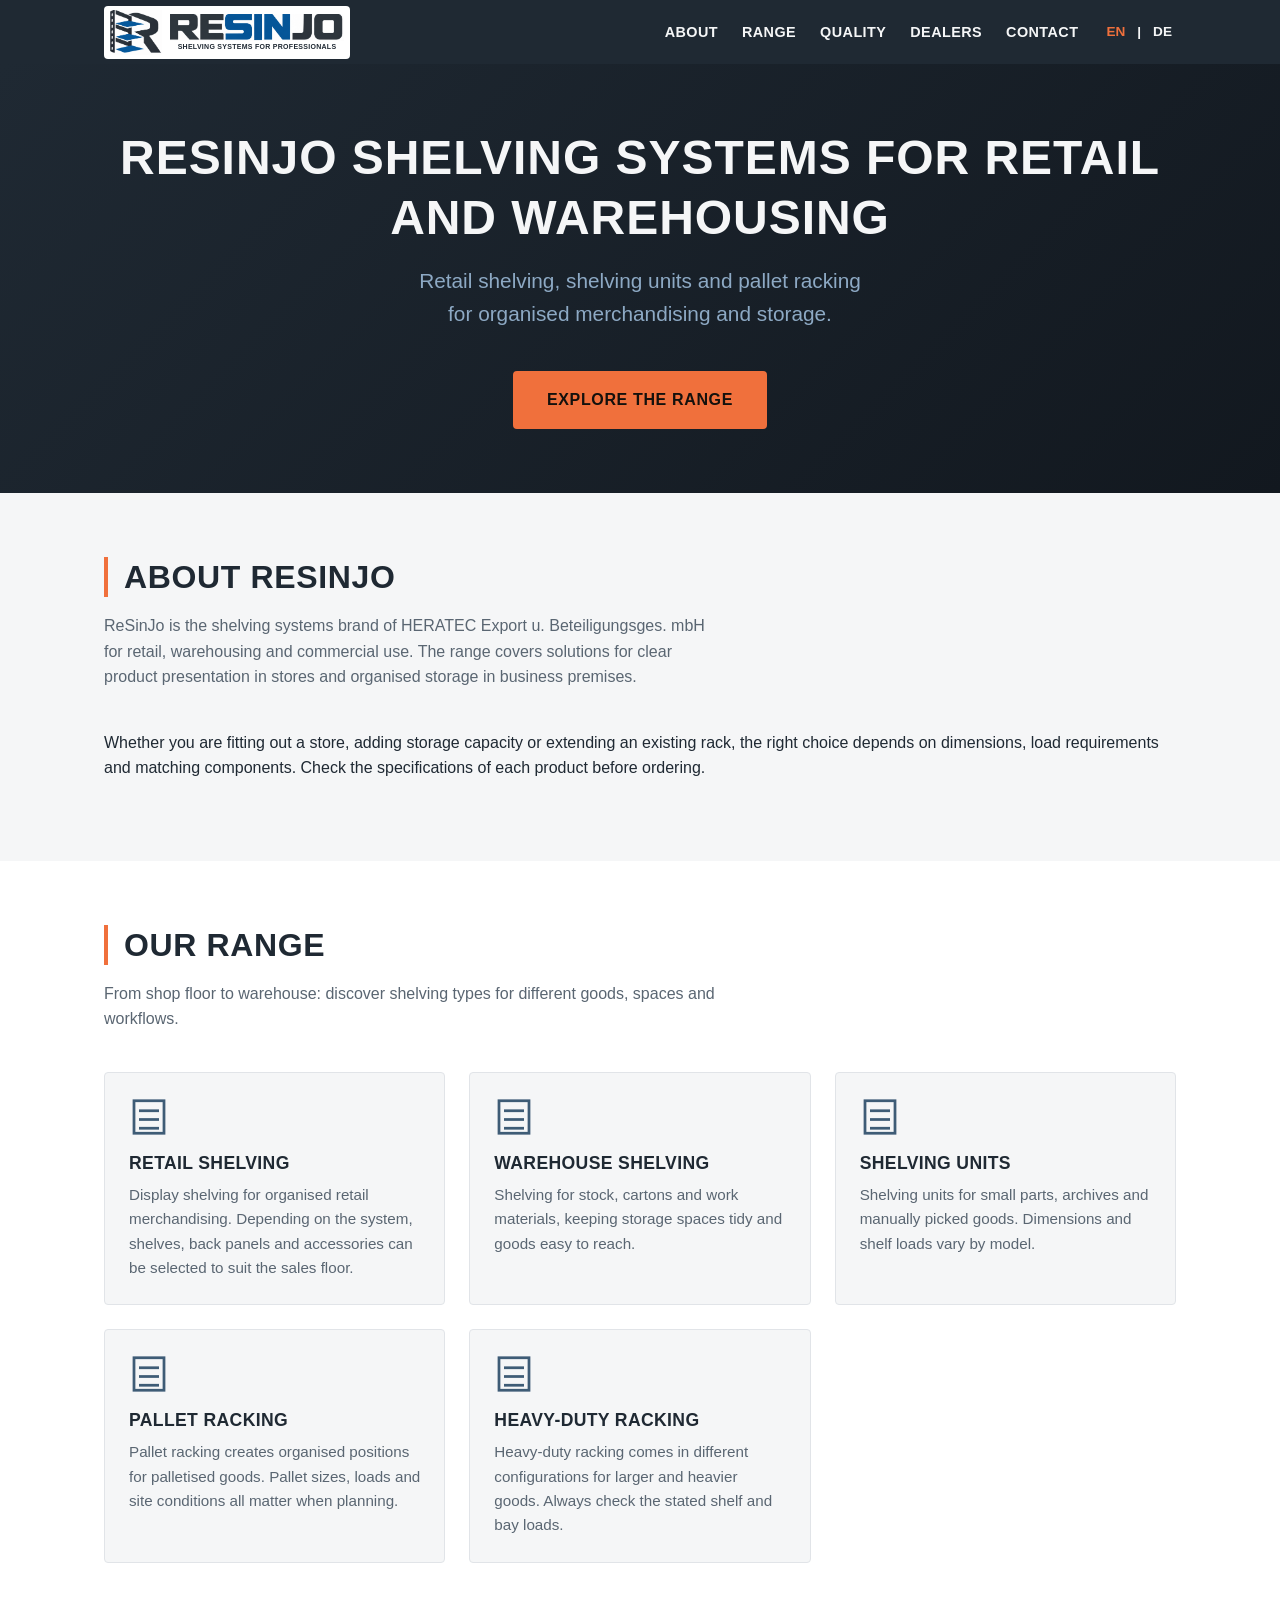
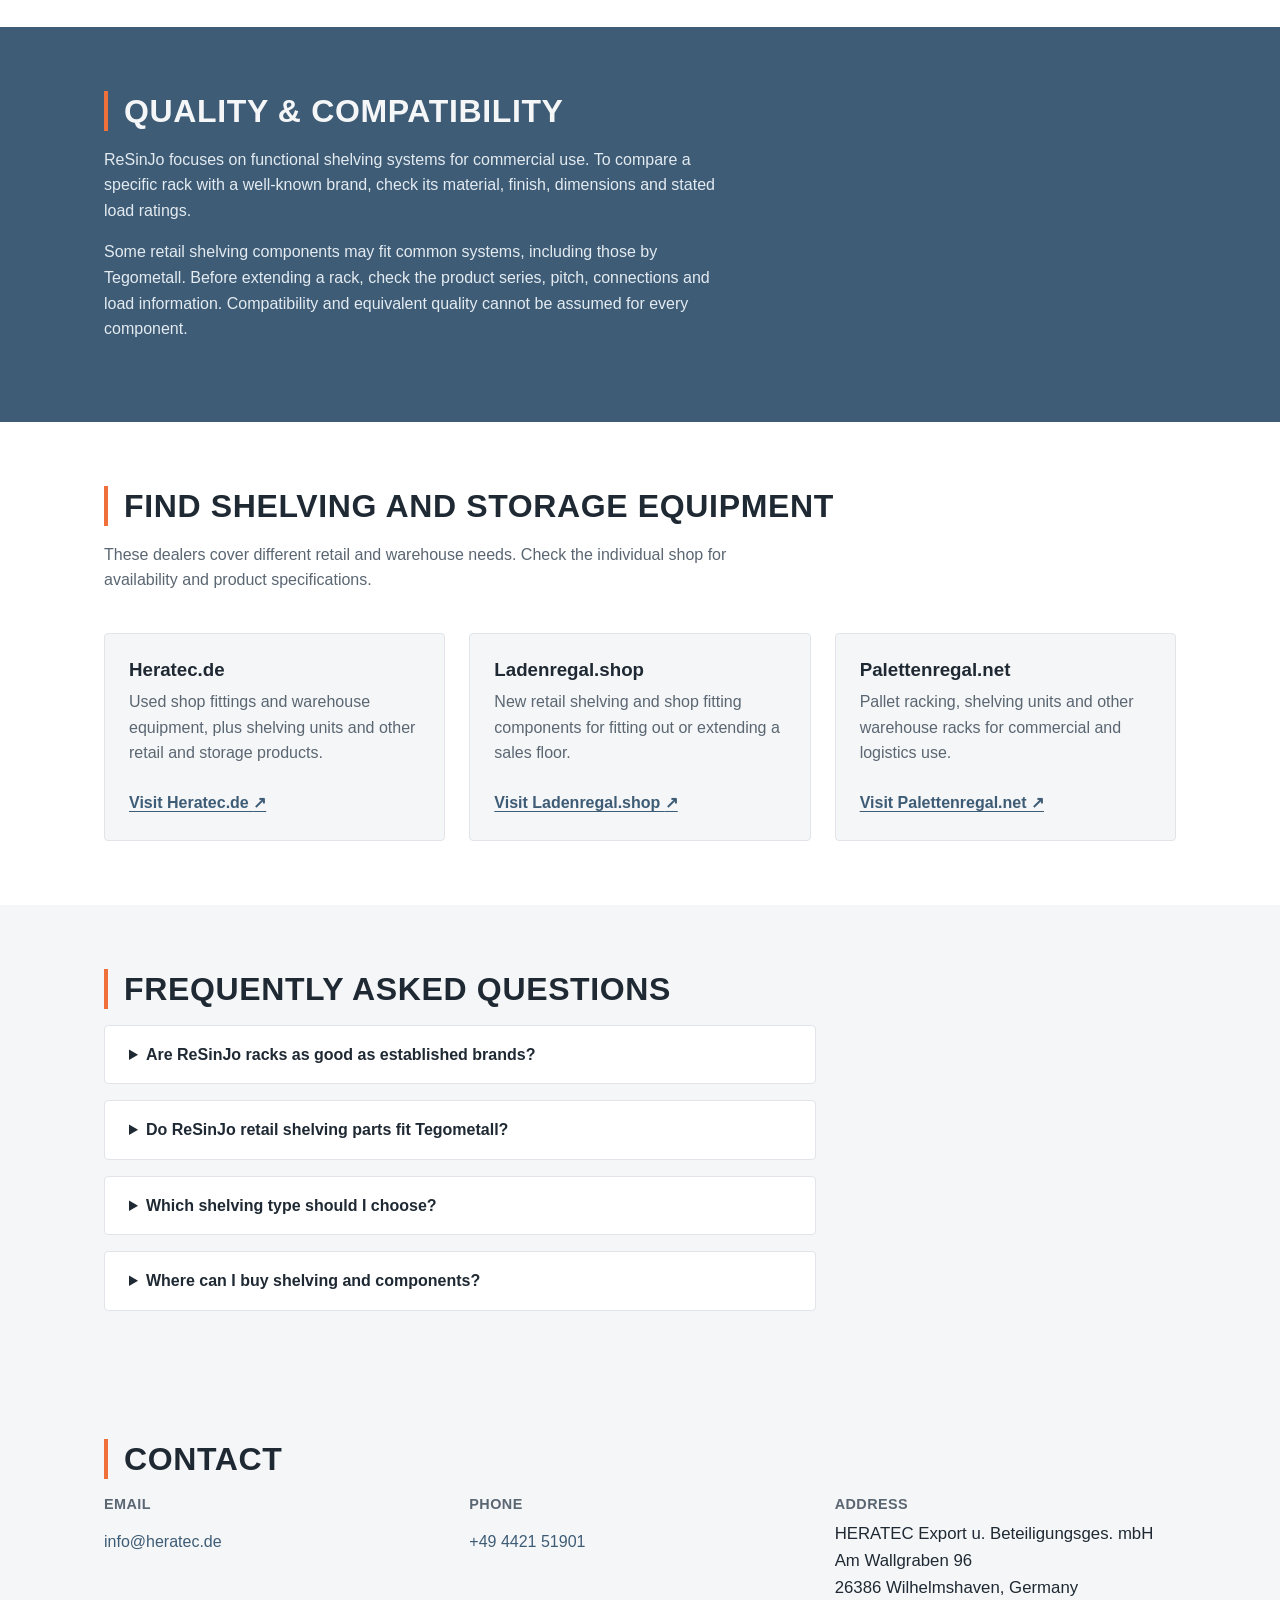
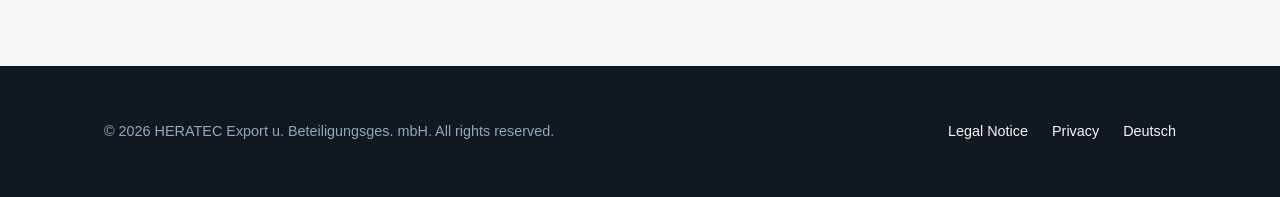
==== commit 127c79fb: "Use original RESINJO logo with English tagline" ====
--- a/index.html
+++ b/index.html
@@ -16,7 +16,7 @@
 <meta property="og:url" content="https://www.resinjo.com/">
 <meta property="og:locale" content="en_GB">
 <meta name="theme-color" content="#1f2933">
-<link rel="icon" type="image/svg+xml" href="assets/favicon.svg">
+<link rel="icon" type="image/png" href="assets/resinjo-logo.png">
 <link rel="stylesheet" href="styles.css">
 <script type="application/ld+json">
 {
@@ -37,16 +37,9 @@
 <body>
 <header class="site-header">
   <div class="container">
-    <!-- PLACEHOLDER: swap this inline wordmark for the final logo -->
-    <a class="logo" href="index.html" aria-label="ReSinJo home">
-      <svg viewBox="0 0 220 40" role="img" aria-labelledby="logoTitle">
-        <title id="logoTitle">ReSinJo</title>
-        <rect x="1" y="1" width="26" height="38" fill="none" stroke="currentColor" stroke-width="3"/>
-        <rect x="6" y="10" width="16" height="3" fill="currentColor"/>
-        <rect x="6" y="19" width="16" height="3" fill="currentColor"/>
-        <rect x="6" y="28" width="16" height="3" fill="currentColor"/>
-        <text x="36" y="28" font-family="Arial, Helvetica, sans-serif" font-size="24" font-weight="700" letter-spacing="1" fill="currentColor">ReSinJo</text>
-      </svg>
+    <a class="logo" href="index.html" aria-label="RESINJO home">
+      <span class="logo-mark" aria-hidden="true"></span>
+      <span class="logo-type"><span class="logo-wordmark" aria-hidden="true"></span><span class="logo-tagline">SHELVING SYSTEMS FOR PROFESSIONALS</span></span>
     </a>
     <div class="header-right">
       <nav id="main-nav" class="main-nav" aria-label="Main navigation">
--- a/styles.css
+++ b/styles.css
@@ -67,9 +67,32 @@
   justify-content: space-between;
   min-height: 64px;
 }
-.logo { display: flex; align-items: center; gap: var(--space-1); color: var(--color-text-on-dark); font-weight: 700; }
-.logo:hover, .logo:focus-visible { color: var(--color-accent); }
-.logo svg { height: 28px; width: auto; }
+.logo {
+  display: inline-flex;
+  align-items: center;
+  flex: 0 0 auto;
+  gap: 8px;
+  padding: 4px 6px;
+  border-radius: var(--radius);
+  background: #fff;
+  color: var(--color-graphite);
+}
+.logo-mark, .logo-wordmark { display: block; flex: none; background-image: url("assets/resinjo-logo.png"); background-repeat: no-repeat; }
+.logo-mark { width: 52px; height: 45px; background-size: 100px 100px; background-position: -26px -16px; }
+.logo-type { display: flex; flex-direction: column; align-items: center; line-height: 1; }
+.logo-wordmark { width: 174px; height: 27px; background-size: 184px 184px; background-position: -6px -116px; }
+.logo-tagline { max-width: 174px; margin-top: 2px; font-size: 7px; font-weight: 700; letter-spacing: 0.04em; text-align: center; white-space: nowrap; }
+
+@media (max-width: 440px) {
+  .logo { gap: 5px; padding: 4px 5px; }
+  .logo-mark { width: 34px; height: 31px; background-size: 66px 66px; background-position: -17px -10px; }
+  .logo-wordmark { width: 118px; height: 19px; background-size: 125px 125px; background-position: -4px -79px; }
+  .logo-tagline { max-width: 118px; font-size: 6px; line-height: 1.1; letter-spacing: 0; white-space: normal; }
+}
+@media (max-width: 360px) {
+  .site-header .container { padding-inline: 12px; }
+  .site-header .header-right { gap: 8px; }
+}
 
 .header-right { display: flex; align-items: center; gap: var(--space-3); }
 
